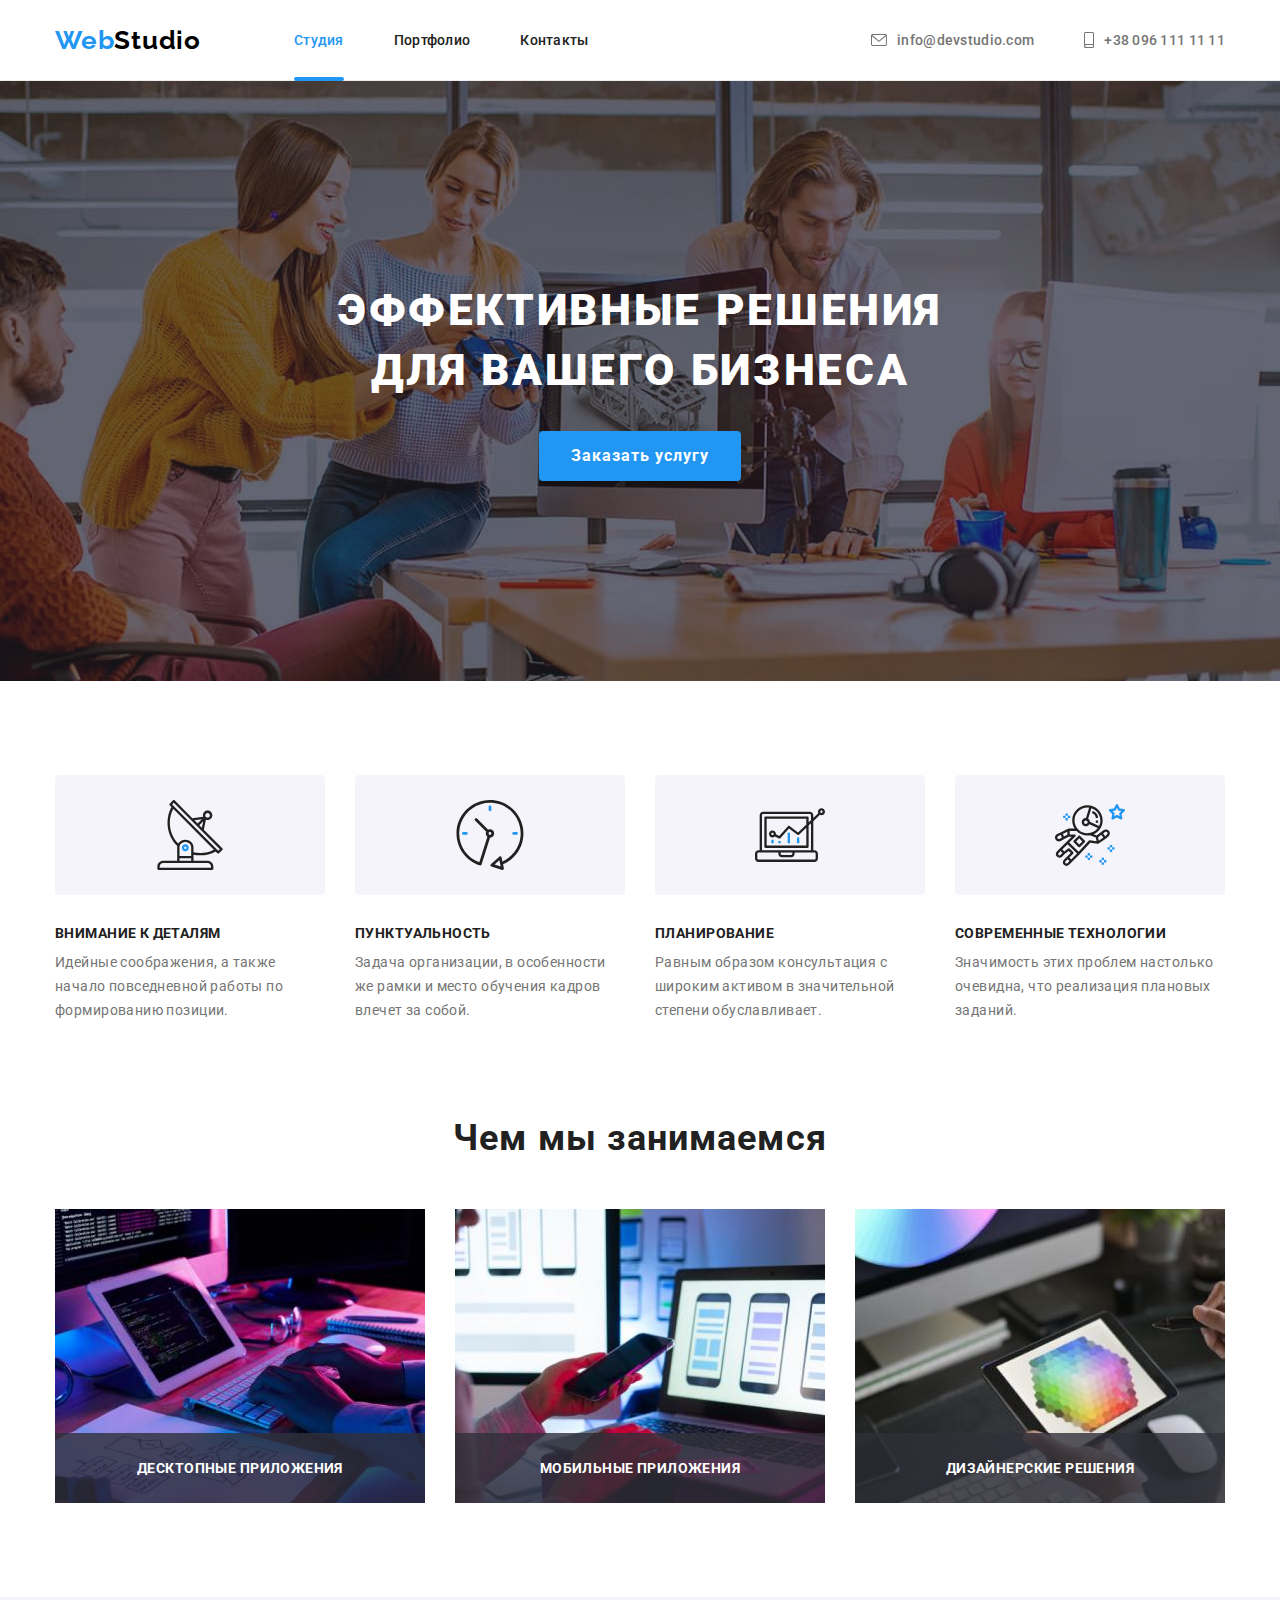
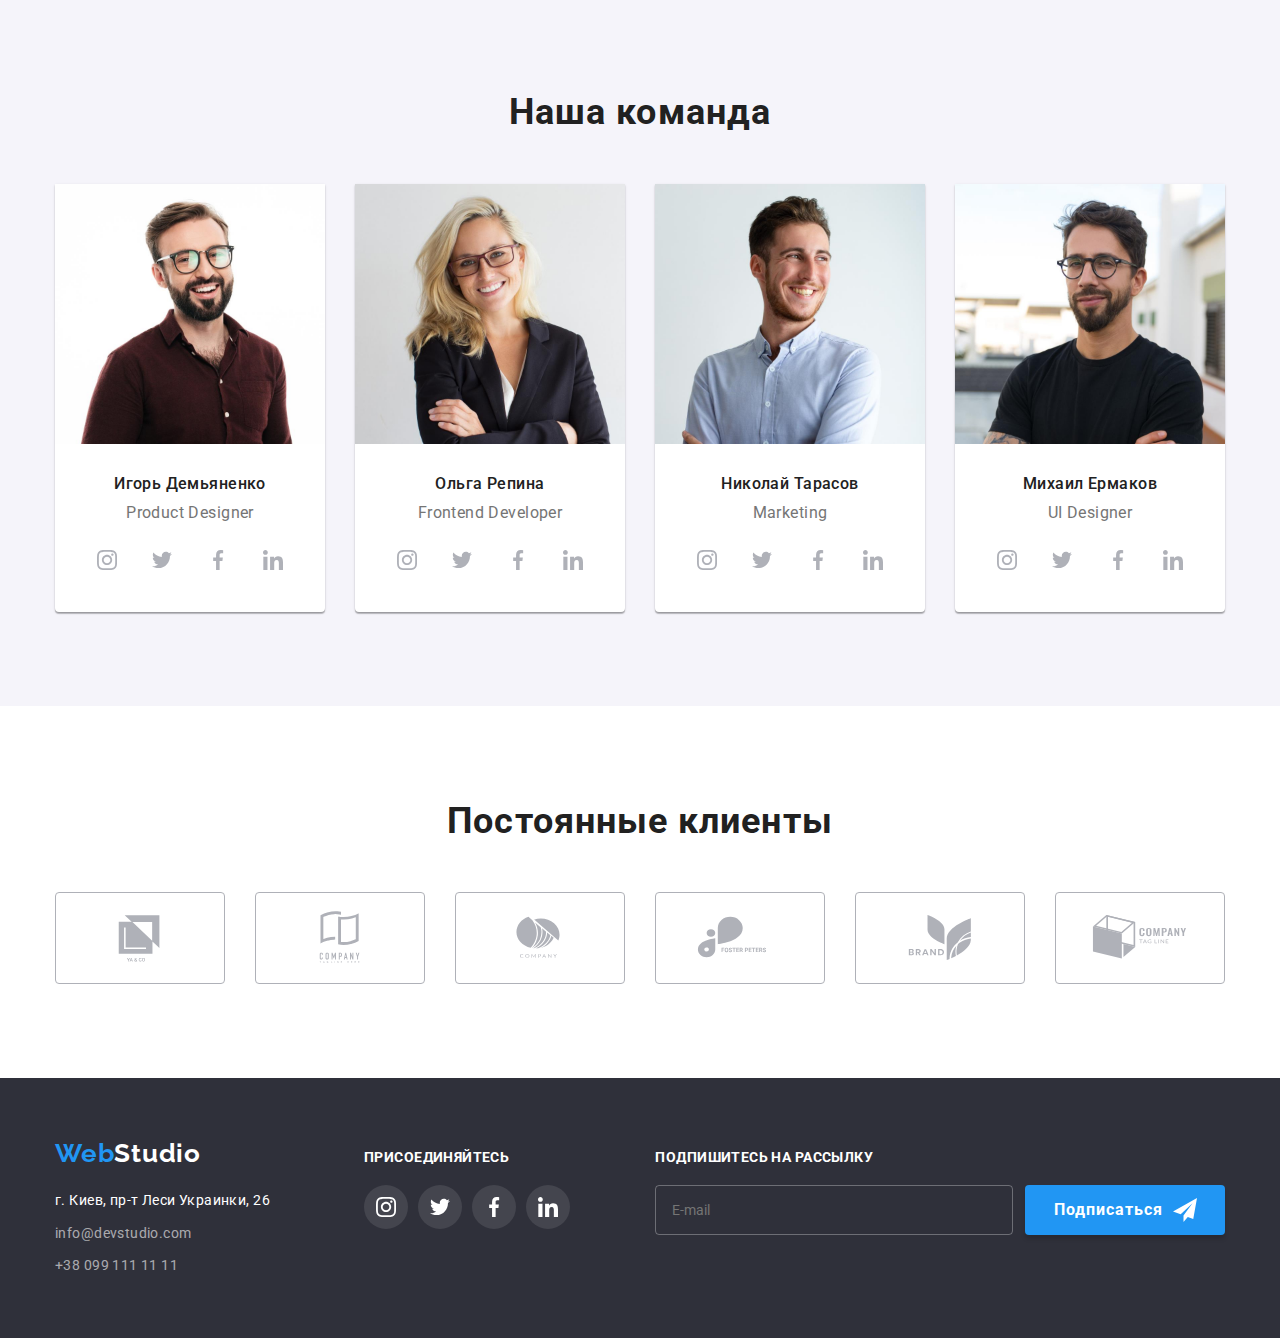
==== index.html @ 0b5e2f40 "Add files" ====
<!DOCTYPE html>
<html lang="ru">
    <head>
    <meta charset="UTF-8">
    <meta http-equiv="X-UA-Compatible" content="IE=edge">
    <meta name="viewport" content="width=device-width, initial-scale=1.0">
    <title>Document</title>
    <link rel="shortcut icon" href="favicon.ico" type="image/x-icon">
    <link rel="preconnect" href="https://fonts.gstatic.com">
    <link href="https://fonts.googleapis.com/css2?family=Raleway:wght@700&family=Roboto:wght@400;500;700;900&display=swap"
        rel="stylesheet">
    <link rel="stylesheet" href="https://cdnjs.cloudflare.com/ajax/libs/modern-normalize/1.0.0/modern-normalize.min.css">
    <link rel="stylesheet" href="./css/styles.css">
    </head>
    <body> 
        <!-- HEADER -->
        <header class="header">
            <div class="container main-nav">
                <a lang="en" href="./index.html" class="logo">Web<span class="logo-part-header">Studio</span></a>
                <nav class="nav-part">
                    <ul class="site-nav list">
                        <li class="item"><a href="./index.html" class="link current">Студия</a></li>
                        <li class="item"><a href="./portfolio.html" class="link">Портфолио</a></li>
                        <li class="item"><a href="" class="link">Контакты</a></li>                                             
                    </ul>
                </nav>
                <ul class="contacts list">
                    <li class="item"><a href="mailto:info@devstudio.com" class="header-contact link"><svg class="nav-icon envelope-icon" width="16" height="12">
                        <use href="./images/icons.svg#icon-envelope"></use>
                    </svg>info@devstudio.com</a></li>
                    <li class="item"><a href="tel:+380961111111" class="header-contact link"><svg class="nav-icon smartphone-icon" width="10" height="16">
                        <use href="./images/icons.svg#icon-smartphone"></use>
                    </svg>+38 096 111 11 11</a></li>
                </ul>
            </div>
        </header>
        <!-- ‡ HEADER -->
    <main>
        <!-- HERO -->
        <section class="hero">
            <div class="container">
                <h1 class="hero-title">Эффективные решения для вашего бизнеса</h1>
                <button type="button" class="button-hero" data-modal-open>Заказать услугу</button>
            </div>
            <div class="backdrop is-hidden" data-modal>
                <div class="modal">
                    <button class="hero-modal-close" data-modal-close>
                        <svg class="close-icon" width="11" height="11">
                            <use href="./images/icons.svg#icon-close"></use>
                        </svg></button>
                        <form class="form call-back" name="call-back" autocomplete="on">
                            <div role="group">
                                    <b class="form-title">Оставьте свои данные, мы вам перезвоним</b>
                                    <div class="form-field">
                                        <label for="name" class="form-label">Имя</label>
                                        <input class="form-input" type="text" name="name" id="name" required>
                                        <svg class="form-field-icon" width="18" height="18">
                                            <use href="./images/icons.svg#icon-person-black" ></use>
                                        </svg>
                                    </div>
                                    <div class="form-field">
                                        <label for="phone" class="form-label">Телефон</label>
                                        <input class="form-input" type="tel" name="phone" id="phone" required>
                                        <svg class="form-field-icon" width="18" height="18">
                                            <use href="./images/icons.svg#icon-phone-black"></use>
                                        </svg>
                                    </div>
                                    <div class="form-field">
                                        <label for="mail" class="form-label">Почта</label>
                                        <input class="form-input" type="email" name="mail" id="mail" required>
                                        <svg class="form-field-icon" width="18" height="18">
                                            <use href="./images/icons.svg#icon-email-black"></use>
                                        </svg>
                                    </div>
                                    <div class="form-field">
                                        <label for="comment" class="form-label">Комментарий</label>
                                        <textarea class="textarea" name="comment" placeholder="Введите текст" id="comment"></textarea>
                                    </div>
                                    <label class="form-checkbox">
                                        <input type="checkbox" class="checkbox" name="conditions" value="conditions" required>
                                            <svg class="form-checkbox-icon" width="18" height="18">
                                                <use href="./images/icons.svg#icon-check"></use>
                                            </svg>
                                        Соглашаюсь с рассылкой и принимаю&#160;
                                        <a class="form-link" href="#">Условия договора</a> 
                                    </label>
                                    <button class="send-button" type="submit">Отправить</button>
                            </div>
                        </form>
                </div>
            </div>
        </section>
        <!-- ‡ HERO -->
        <!-- FEATURES -->
        <section class="section">
           <div class="container">
                <h2 class="section-title visually-hidden">Особенности</h2>
                <ul class="feature list">
                    <li class="item">
                        <div class="feature-icon">
                            <svg class="icon" width="70" height="70">
                                <use href="./images/icons.svg#icon-antenna"></use>
                            </svg>
                        </div>
                        <h3 class="title">Внимание к деталям</h3>
                        <p class="description">Идейные соображения, а также начало повседневной работы по формированию позиции.</p>
                    </li>
                    <li class="item">
                        <div class="feature-icon">
                            <svg class="icon" width="70" height="70">
                                <use href="./images/icons.svg#icon-clock"></use>
                            </svg>
                        </div>
                        <h3 class="title">Пунктуальность</h3>
                        <p class="description">Задача организации, в особенности же рамки и место обучения кадров влечет за собой.</p>
                    </li>
                    <li class="item">
                        <div class="feature-icon">
                            <svg class="icon" width="70" height="70">
                                <use href="./images/icons.svg#icon-diagram"></use>
                            </svg>
                        </div>
                        <h3 class="title">Планирование</h3>
                        <p class="description">Равным образом консультация с широким активом в значительной степени обуславливает.</p>
                    </li>
                    <li class="item">
                        <div class="feature-icon">
                            <svg class="icon" width="70" height="70">
                                <use href="./images/icons.svg#icon-astronaut"></use>
                            </svg>
                        </div>
                        <h3 class="title">Современные технологии</h3>
                        <p class="description">Значимость этих проблем настолько очевидна, что реализация плановых заданий.</p>
                    </li>
                </ul>
           </div>
        </section>
        <!-- ‡ FEATURES -->
        <!-- EXAMPLE OF WORK -->
        <section class="section examples">
           <div class="container">
                <h2 class="section-title">Чем мы занимаемся</h2>
                <ul class="example list">
                    <li class="item"><img src="./images/box-1.jpg" alt="coding" width="370" height="294">
                    <p class="example-description">Десктопные приложения</p></li>
                    <li class="item"><img src="./images/box-2.jpg" alt="mobile optimization" width="370" height="294">
                    <p class="example-description">Мобильные приложения</p></li>
                    <li class="item"><img src="./images/box-3.jpg" alt="design" width="370" height="294">
                    <p class="example-description">Дизайнерские решения</p></li>
                </ul>
           </div>
        </section>
        <!-- ‡ EXAMPLE OF WORK -->
        <!-- TEAM -->
        <section class="section team">
            <div class="container">
                <h2 class="section-title">Наша команда</h2>
                <ul class="our-team list">
                    <li class="item">
                        <img class="img" src="./images/img-team-member-1.jpg" alt="brown-haired man with glasses" width="270" height="260">
                        <div class="team-info">
                            <h3 class="title">Игорь Демьяненко</h3>
                            <p lang="en" class="profession">Product Designer</p>
                            <ul class="team-social-links list">
                                <li class="social-link">
                                    <a class="icon-team-item link" href="">
                                        <svg class="social-icon" width="20" height="20">
                                            <use href="./images/icons.svg#icon-instagram"></use>
                                        </svg>
                                    </a>
                                </li>
                                <li class="social-link">
                                    <a class="icon-team-item link" href="">
                                        <svg class="social-icon" width="20" height="20">
                                            <use href="./images/icons.svg#icon-twitter"></use>
                                        </svg>
                                    </a>
                                </li>
                                <li class="social-link">
                                    <a class="icon-team-item link" href="">
                                        <svg class="social-icon" width="20" height="20">
                                            <use href="./images/icons.svg#icon-facebook"></use>
                                        </svg>
                                    </a>
                                </li>
                                <li class="social-link">
                                    <a class="icon-team-item link" href="">
                                        <svg class="social-icon" width="20" height="20">
                                            <use href="./images/icons.svg#icon-linkedin"></use>
                                        </svg>
                                    </a>
                                </li>
                            </ul>
                        </div>
                    </li>
                    <li class="item">
                        <img class="img" src="./images/img-team-member-2.jpg" alt="blonde woman with glasses" width="270" height="260">
                        <div class="team-info">
                            <h3 class="title">Ольга Репина</h3>
                            <p lang="en" class="profession">Frontend Developer</p>
                            <ul class="team-social-links list">
                                <li class="social-link">
                                    <a class="icon-team-item link" href="">
                                        <svg class="social-icon" width="20" height="20">
                                            <use href="./images/icons.svg#icon-instagram"></use>
                                        </svg>
                                    </a>
                                </li>
                                <li class="social-link">
                                    <a class="icon-team-item link" href="">
                                        <svg class="social-icon" width="20" height="20">
                                            <use href="./images/icons.svg#icon-twitter"></use>
                                        </svg>
                                    </a>
                                </li>
                                <li class="social-link">
                                    <a class="icon-team-item link" href="">
                                        <svg class="social-icon" width="20" height="20">
                                            <use href="./images/icons.svg#icon-facebook"></use>
                                        </svg>
                                    </a>
                                </li>
                                <li class="social-link">
                                    <a class="icon-team-item link" href="">
                                        <svg class="social-icon" width="20" height="20">
                                            <use href="./images/icons.svg#icon-linkedin"></use>
                                        </svg>
                                    </a>
                                </li>
                            </ul>
                        </div>
                    </li>
                    <li class="item">
                        <img class="img" src="./images/img-team-member-3.jpg" alt="brunette man" width="270" height="260">
                       <div class="team-info">
                            <h3 class="title">Николай Тарасов</h3>
                            <p lang="en" class="profession">Marketing</p>
                            <ul class="team-social-links list">
                                <li class="social-link">
                                    <a class="icon-team-item link" href="">
                                        <svg class="social-icon" width="20" height="20">
                                            <use href="./images/icons.svg#icon-instagram"></use>
                                        </svg>
                                    </a>
                                </li>
                                <li class="social-link">
                                    <a class="icon-team-item link" href="">
                                        <svg class="social-icon" width="20" height="20">
                                            <use href="./images/icons.svg#icon-twitter"></use>
                                        </svg>
                                    </a>
                                </li>
                                <li class="social-link">
                                    <a class="icon-team-item link" href="">
                                        <svg class="social-icon" width="20" height="20">
                                            <use href="./images/icons.svg#icon-facebook"></use>
                                        </svg>
                                    </a>
                                </li>
                                <li class="social-link">
                                    <a class="icon-team-item link" href="">
                                        <svg class="social-icon" width="20" height="20">
                                            <use href="./images/icons.svg#icon-linkedin"></use>
                                        </svg>
                                    </a>
                                </li>
                            </ul>
                       </div>
                    </li>
                    <li class="item">
                        <img class="img" src="./images/img-team-member-4.jpg" alt="brunette man with glasses" width="270" height="260">
                        <div class="team-info">
                            <h3 class="title">Михаил Ермаков</h3>
                            <p lang="en" class="profession">UI Designer</p>
                            <ul class="team-social-links list">
                                <li class="social-link">
                                    <a class="icon-team-item link" href="">
                                        <svg class="social-icon" width="20" height="20">
                                            <use href="./images/icons.svg#icon-instagram"></use>
                                        </svg>
                                    </a>
                                </li>
                                <li class="social-link">
                                    <a class="icon-team-item link" href="">
                                        <svg class="social-icon" width="20" height="20">
                                            <use href="./images/icons.svg#icon-twitter"></use>
                                        </svg>
                                    </a>
                                </li>
                                <li class="social-link">
                                    <a class="icon-team-item link" href="">
                                        <svg class="social-icon" width="20" height="20">
                                            <use href="./images/icons.svg#icon-facebook"></use>
                                        </svg>
                                    </a>
                                </li>
                                <li class="social-link">
                                    <a class="icon-team-item link" href="">
                                        <svg class="social-icon" width="20" height="20">
                                            <use href="./images/icons.svg#icon-linkedin"></use>
                                        </svg>
                                    </a>
                                </li>
                            </ul>
                        </div>
                    </li>
                </ul>
            </div>
        </section>
        <!-- ‡ TEAM -->
        <!-- REGULAR CLIENTS -->
        <section class="section">
            <div class="container">
                <h2 class="section-title">Постоянные клиенты</h2>
                <ul class="client-list list">
                    <li class="client-item">
                        <a class="client-link" href="">
                            <svg class="client-icon" width="106" height="60">
                                <use href="./images/icons.svg#icon-client1"></use>
                            </svg>
                        </a>
                    </li>
                    <li class="client-item">
                        <a class="client-link" href="">
                            <svg class="client-icon" width="106" height="60">
                                <use href="./images/icons.svg#icon-client2"></use>
                            </svg>
                        </a>
                    </li>
                    <li class="client-item">
                        <a class="client-link" href="">
                            <svg class="client-icon" width="106" height="60">
                                <use href="./images/icons.svg#icon-client3"></use>
                            </svg>
                        </a>
                    </li>
                    <li class="client-item">
                        <a class="client-link" href="">
                            <svg class="client-icon" width="106" height="60">
                                <use href="./images/icons.svg#icon-client4"></use>
                            </svg>
                        </a>
                    </li>
                    <li class="client-item">
                        <a class="client-link" href="">
                            <svg class="client-icon" width="106" height="60">
                                <use href="./images/icons.svg#icon-client5"></use>
                            </svg>
                        </a>
                    </li>
                    <li class="client-item">
                        <a class="client-link" href="">
                            <svg class="client-icon" width="106" height="60">
                                <use href="./images/icons.svg#icon-client6"></use>
                            </svg>
                        </a>
                    </li>
                </ul>
            </div>
        </section>
        <!-- ‡ REGULAR CLIENTS -->
    </main>
        <!-- FOOTER -->
        <footer class="footer">
           <div class="container footer-elements">
                <div class="footer-contact">
                    <a lang="en" href="./index.html" class="logo">Web<span class="logo-part-footer">Studio</span></a>
                    <address class="address">г. Киев, пр-т Леси Украинки, 26</address>
                    <ul class="contacts lower list">
                        <li class="item"><a href="mailto:info@devstudio.com" class="link-footer">info@devstudio.com</a></li>
                        <li class="item"><a href="tel:+380991111111" class="link-footer">+38 099 111 11 11</a></li>
                    </ul>
                </div>
                <div class="footer-social-contact">
                    <b class="welcome-text">присоединяйтесь</b>
                    <ul class="icon-footer-list list">
                        <li class="icon-footer-item">
                            <a class="icon-footer-link link" href="">
                                <svg class="social-footer-icon" width="20" height="20">
                                    <use href="./images/icons.svg#icon-instagram"></use>
                                </svg>
                            </a>
                        </li>
                        <li class="icon-footer-item">
                            <a class="icon-footer-link link" href="">
                                <svg class="social-footer-icon" width="20" height="20">
                                    <use href="./images/icons.svg#icon-twitter"></use>
                                </svg>
                            </a>
                        </li>
                        <li class="icon-footer-item">
                            <a class="icon-footer-link link" href="">
                                <svg class="social-footer-icon" width="20" height="20">
                                    <use href="./images/icons.svg#icon-facebook"></use>
                                </svg>
                            </a>
                        </li>
                        <li class="icon-footer-item">
                            <a class="icon-footer-link link" href="">
                                <svg class="social-footer-icon" width="20" height="20">
                                    <use href="./images/icons.svg#icon-linkedin"></use>
                                </svg>
                            </a>
                        </li>
                    </ul>
                </div>
                <div class="footer-form">
                    <b class="welcome-text">Подпишитесь на рассылку</b>
                    <form name="subscribe">
                        <div class="form-data">
                            <input type="email" name="email" placeholder="E-mail" required class="subscribe-field">
                            <button class="subscribe-button" type="submit">Подписаться
                                <svg class="subscribe-icon" width="24" height="24">
                                    <use href="./images/icons.svg#icon-send"></use>
                                </svg>
                            </button>
                        </div>                        
                    </form>
                </div>
           </div>
        </footer>
        <script src="./js/modal.js"></script>
        <!-- ‡ FOOTER -->
    </body>
</html>
---- css/styles.css ----
/* -- VARIABLES -- */
:root {
  --accent-color: #2196f3;
  --card-set-gap: 30px;
  --timing-func: cubic-bezier(0.4, 0, 0.2, 1);
  /* -- VARIABLES  BORDER -- */
  --border-bottom-color: #ececec;
  --icons-border-color: #afb1b8;
  --portfolio-description-border: #eeeeee;
  /* -- ‡ VARIABLES  BORDER -- */
  /* -- VARIABLES  SHADOW -- */
  --shadow-team-card: 0px 1px 3px rgba(0, 0, 0, 0.12),
    0px 1px 1px rgba(0, 0, 0, 0.14), 0px 2px 1px rgba(0, 0, 0, 0.2);
  --shadow-button-accent: 0px 3px 1px rgba(0, 0, 0, 0.1),
    0px 1px 2px rgba(0, 0, 0, 0.08), 0px 2px 2px rgba(0, 0, 0, 0.12);
  --shadow-button: rgba(0, 0, 0, 0.15);
  --shadow-portfolio-item: 0px 1px 1px rgba(0, 0, 0, 0.12),
    0px 4px 4px rgba(0, 0, 0, 0.06), 1px 4px 6px rgba(0, 0, 0, 0.16);
  /* -- ‡ VARIABLES  SHADOW -- */
  /* -- VARIABLES BACKGROUND COLOR -- */
  --primary-background-color: #ffffff;
  --secondary-background-color: #2f303a;
  --third-background-color: #f5f4fa;
  --button-accent-background-color: #188ce8;
  --icons-bacground-footer: rgba(255, 255, 255, 0.1);
  /* -- ‡ VARIABLES BACKGROUND COLOR -- */
  /* -- VARIABLES TEXT COLOR -- */
  --primary-text-color: #757575;
  --title-text-color: #212121;
  --secondary-text-color: #ffffff;
  --contacts-footer-text-color: rgba(255, 255, 255, 0.6);
  --logo-part-header-color: #000000;
  --placeholder-text-color: rgba(117, 117, 117, 0.5);
  /* -- ‡ VARIABLES TEXT COLOR -- */
}
/* -- ‡ VARIABLES -- */
/* -- TEST BORDERS -- */
/* 
h1,
h2,
h3,
p {
  outline: 1px solid yellow;
  background-color: grey;
}
a,
button {
  outline: 1px solid aquamarine;
  background-color: grey;
}
ul {
  outline: 1px solid green;
  background-color: grey;
}
li {
  outline: 1px solid greenyellow;
  background-color: grey;
}
div,
span {
  outline: 1px solid red;
  background-color: grey;
} */
/* -- ‡ TEST BORDERS -- */
/* -- GLOBAL -- */
body {
  background-color: var(--primary-background-color);
  color: var(--primary-text-color);
  font-family: Roboto, sans-serif;
  font-size: 14px;
  line-height: 1.71;
  letter-spacing: 0.03em;
}
h1,
h2,
h3,
h4,
h5,
h6,
p,
button,
ul,
ol,
li {
  margin-top: 0;
  margin-bottom: 0;
}
ul {
  padding-left: 0;
}
a,
b {
  display: block;
}
img {
  display: block;
  max-width: 100%;
  height: auto;
}
svg {
  display: block;
}
.list {
  list-style: none;
}
.link,
.link-footer {
  color: inherit;

  text-decoration: none;
}
.container {
  width: 1200px;
  padding: 0 15px;
  margin: 0 auto;
}
.section {
  padding: 94px 0;
}
.section-title {
  margin-bottom: 50px;

  color: var(--title-text-color);

  font-size: 36px;
  line-height: 1.17;
  letter-spacing: 0.03em;
  text-align: center;
}
.visually-hidden,
.checkbox {
  position: absolute;
  width: 1px;
  height: 1px;
  margin: -1px;
  border: 0;
  padding: 0;

  white-space: nowrap;
  clip-path: inset(100%);
  clip: rect(0 0 0 0);
  overflow: hidden;
}
.icon-team-item,
.icon-footer-link {
  display: flex;
  justify-content: center;
  align-items: center;
  flex-wrap: wrap;
  width: 44px;
  height: 44px;
  border-radius: 50% 50%;
}
/* -- BUTTONS -- */
.button-hero {
  padding: 10px 32px;

  background-color: var(--accent-color);
  color: var(--secondary-text-color);
  border-radius: 4px;
  border: none;

  font-weight: 700;
  font-size: 16px;
  line-height: 1.88;
  letter-spacing: 0.06em;

  box-shadow: 0px 4px 4px var(--shadow-button);
  cursor: pointer;

  transition: background-color 250ms var(--timing-func);
}
.button-hero:hover,
.button-hero:focus {
  background-color: var(--button-accent-background-color);
}
.buttons {
  display: flex;
  justify-content: center;
  flex-wrap: wrap;

  margin-bottom: 50px;
}
.button {
  padding: 6px 22px;

  background-color: var(--third-background-color);
  color: var(--title-text-color);
  border-radius: 4px;
  border: none;

  font-weight: 500;
  font-size: 16px;
  line-height: 1.62;
  cursor: pointer;

  transition: color 250ms var(--timing-func),
    background-color 250ms var(--timing-func),
    box-shadow 250ms var(--timing-func);
}
.button:hover,
.button:focus {
  color: var(--secondary-text-color);
  background-color: var(--accent-color);
  box-shadow: var(--shadow-button-accent);
}
.buttons .item + .item {
  margin-left: 8px;
}
/* -- ‡ BUTTONS -- */
/* -- FORMS -- */
/* -- FORM MODAL -- */
.form {
  margin-left: auto;
  margin-right: auto;
  padding: 40px;
}
.form-title {
  margin-top: 0;
  margin-bottom: 12px;

  color: var(--title-text-color);

  font-weight: 700;
  font-size: 20px;
  line-height: 23px;
  letter-spacing: 0.03em;
}
.form-label {
  margin-bottom: 4px;

  text-align: left;
  font-weight: normal;
  font-size: 12px;
  line-height: 1.167;
  letter-spacing: 0.01em;
}
.form-input {
  margin: 0;
  padding: 11px 12px 11px 42px;
  border: 1px solid rgba(33, 33, 33, 0.2);
  border-radius: 4px;

  transition: border-color 250ms var(--timing-func);
}
.form-input:focus,
.textarea:focus {
  outline: none;
  border-color: var(--accent-color);
}
.form-field-icon {
  position: absolute;
  top: 50%;
  left: 15px;
  display: inline-block;

  fill: var(--title-text-color);

  transition: fill 250ms var(--timing-func);
}
.form-input:focus + .form-field-icon {
  fill: var(--accent-color);
}
.form-field {
  position: relative;

  display: flex;
  flex-direction: column;

  margin-bottom: 10px;
}
.form-field ::placeholder {
  font-weight: 400;
  font-size: 12px;
  line-height: 1.167;
  letter-spacing: 0.01em;

  color: var(--placeholder-text-color);
}
.textarea {
  padding: 12px 16px;
  height: 120px;
  resize: none;
  border: 1px solid rgba(33, 33, 33, 0.2);
  box-sizing: border-box;
  border-radius: 4px;
}
.form-checkbox {
  padding-right: 12px;
  display: flex;
  margin-top: 20px;
  margin-bottom: 30px;
  align-items: center;
}
.form-checkbox-icon {
  width: 16px;
  height: 15px;
  margin-right: 7px;
  border: 2px solid var(--title-text-color);
  border-radius: 2px;

  /* transition: border 250ms var(--timing-func),
    background-color 250ms var(--timing-func); */
}
.form-link {
  display: inline;
  color: var(--accent-color);
}
.checkbox:checked + .form-checkbox-icon {
  border: 1px solid transparent;
  background-color: var(--accent-color);
}
.send-button {
  display: inline-flex;
  align-items: center;
  padding: 10px 55px 10px 56px;

  box-shadow: 0px 4px 4px var(--shadow-button);
  background-color: var(--accent-color);
  color: var(--secondary-text-color);
  border-radius: 4px;
  border: none;

  font-weight: 700;
  font-size: 16px;
  line-height: 1.875;
  letter-spacing: 0.06em;

  cursor: pointer;

  transition: background-color 250ms var(--timing-func);
}
.send-button:hover,
.send-button:focus {
  background-color: var(--button-accent-background-color);
}
/* -- ‡ FORM MODAL -- */
/* -- FORM FOOTER -- */
.form-data {
  display: flex;
  flex-direction: row;
}
.subscribe-field {
  width: 358px;
  margin: 0 12px 0 0;
  padding: 15px 16px;

  background: none;
  border: 1px solid rgba(255, 255, 255, 0.3);
  border-radius: 4px;
}
.subscribe-button {
  display: inline-flex;
  align-items: center;
  padding: 10px 28px 10px 29px;

  box-shadow: 0px 4px 4px var(--shadow-button);
  background-color: var(--accent-color);
  color: var(--secondary-text-color);
  border-radius: 4px;
  border: none;

  font-weight: 700;
  font-size: 16px;
  line-height: 1.875;
  letter-spacing: 0.06em;

  cursor: pointer;

  transition: background-color 250ms var(--timing-func);
}
.subscribe-button:hover,
.subscribe-button:focus {
  background-color: var(--button-accent-background-color);
}
.subscribe-icon {
  fill: currentColor;
  margin-left: 10px;
}
/* -- ‡ FORM FOOTER -- */
/* -- ‡ FORMS -- */
/* -- ‡ GLOBAL -- */

/* -- SITE LOGO -- */
.logo {
  margin-right: 93px;

  color: var(--accent-color);

  font-family: Raleway, sans-serif;
  font-weight: 700;
  font-size: 26px;
  line-height: 1.19;
  letter-spacing: 0.03em;
  text-decoration: none;
}
.logo-part-header {
  color: var(--logo-part-header-color);
}
.logo-part-footer {
  color: var(--secondary-text-color);
}
/* -- ‡ SITE LOGO -- */
/* -- HEADER -- */
.header {
  border-bottom: 1px solid var(--border-bottom-color);
}
/* -- NAVIGATION -- */
.main-nav {
  display: flex;
  align-items: center;
  flex-wrap: wrap;

  line-height: 1.17;
}
.site-nav {
  display: flex;
  align-items: center;
  flex-wrap: wrap;
}
.site-nav .item:not(:last-child),
.contacts .item:not(:last-child) {
  margin-right: 50px;
}
.site-nav .link {
  padding-top: 32px;
  padding-bottom: 32px;

  color: var(--title-text-color);

  font-weight: 500;
  letter-spacing: 0.02em;

  transition: color 250ms var(--timing-func);
}
.site-nav .link:hover,
.site-nav .link:focus {
  color: var(--accent-color);
}
.site-nav .link.current {
  position: relative;

  color: var(--accent-color);
}
.link.current:after {
  content: '';
  position: absolute;
  width: 100%;
  height: 4px;
  left: 0;
  bottom: -1px;

  background: var(--accent-color);
  border-radius: 2px;
}
/* -- ‡ NAVIGATION -- */

/* -- CONTACTS -- */
.main-nav .contacts {
  display: flex;
  align-items: center;
  flex-wrap: wrap;

  margin-left: auto;
}
.header-contact {
  display: flex;
  align-items: center;
  flex-wrap: wrap;
}
.nav-icon {
  margin-right: 10px;

  fill: currentColor;

  transition: fill 250ms var(--timing-func);
}
.nav-icon:hover,
.nav-icon:focus {
  fill: var(--accent-color);
}
.contacts .link {
  padding-top: 32px;
  padding-bottom: 32px;

  font-weight: 500;
  letter-spacing: 0.02em;

  transition: color 250ms var(--timing-func);
}
.contacts .link:hover,
.contacts .link:focus {
  color: var(--accent-color);
}
/* -- ‡ CONTACTS -- */
/* -- ‡ HEADER -- */
/* -- HERO -- */
.hero {
  max-width: 1600px;
  padding-top: 200px;
  padding-bottom: 200px;
  margin-left: auto;
  margin-right: auto;

  background-position: center;
  background-size: cover;
  background-repeat: no-repeat;
  background-color: var(--secondary-background-color);
  background-image: linear-gradient(
      to right,
      rgba(47, 48, 58, 0.4),
      rgba(47, 48, 58, 0.4)
    ),
    url('../images/background.jpg');

  text-align: center;
}
.hero-title {
  width: 696px;
  margin-right: auto;
  margin-bottom: var(--card-set-gap);
  margin-left: auto;

  color: var(--secondary-text-color);

  font-weight: 900;
  font-size: 44px;
  line-height: 1.36;
  letter-spacing: 0.06em;
  text-transform: uppercase;
}
/* -- HERO MODAL WINDOW -- */
.is-hidden {
  visibility: hidden;
  opacity: 0;
  pointer-events: none;
}
.backdrop {
  position: fixed;
  top: 0;
  left: 0;
  width: 100%;
  height: 100%;
  z-index: 100;

  background-color: rgba(0, 0, 0, 0.2);

  transition: opacity 250ms var(--timing-func),
    visibility 250ms var(--timing-func);
}
.modal {
  display: block;
  position: relative;
  width: 528px;
  /* height: 581px; */
  left: 50%;
  top: 50%;
  transform: translate(-50%, -50%);

  background: var(--primary-background-color);
  box-shadow: 0px 1px 3px rgba(0, 0, 0, 0.12), 0px 1px 1px rgba(0, 0, 0, 0.14),
    0px 2px 1px rgba(0, 0, 0, 0.2);
  border-radius: 4px;
}
.hero-modal-close {
  position: absolute;
  top: 8px;
  right: 8px;
  width: var(--card-set-gap);
  height: var(--card-set-gap);

  background: var(--primary-background-color);
  border: 1px solid rgba(0, 0, 0, 0.1);
  border-radius: 50%;

  cursor: pointer;

  transition: fill 250ms var(--timing-func);
}
.hero-modal-close:hover,
.hero-modal-close:hover {
  fill: var(--accent-color);
}
.close-icon {
  position: absolute;
  top: 50%;
  left: 50%;
  transform: translate(-50%, -50%);
}
/* -- ‡ HERO MODAL WINDOW -- */
/* -- ‡ HERO -- */
/* -- FEATURES -- */
.feature.list {
  display: flex;
  flex-wrap: wrap;

  margin-top: calc(-1 * var(--card-set-gap));
  margin-left: calc(-1 * var(--card-set-gap));
}
.feature .item {
  flex-basis: calc(100% / 4 - var(--card-set-gap));

  margin-top: var(--card-set-gap);
  margin-left: var(--card-set-gap);
}
.feature-icon {
  width: 270px;
  padding: 25px 100px;
  margin-bottom: var(--card-set-gap);

  background: var(--third-background-color);
  border-radius: 4px;
}
.feature .title {
  margin-bottom: 10px;

  color: var(--title-text-color);

  font-size: 14px;
  line-height: 1.17;
  text-transform: uppercase;
}
/* -- ‡ FEATURES -- */
/* -- EXAMPLES OF WORKS -- */
.examples {
  padding-top: 0;
  padding-bottom: 0;
}
.example.list {
  display: flex;
  flex-wrap: wrap;

  margin-top: calc(-1 * var(--card-set-gap));
  margin-left: calc(-1 * var(--card-set-gap));
}
.example .item {
  position: relative;
  flex-basis: calc(100% / 3 - var(--card-set-gap));

  margin-top: var(--card-set-gap);
  margin-bottom: 94px;
  margin-left: var(--card-set-gap);
}
.example-description {
  position: absolute;
  bottom: 0;

  width: 100%;

  padding: 27px 82px;
  margin: 0;

  background-color: rgba(47, 48, 58, 0.8);
  color: var(--secondary-text-color);

  font-weight: 700;
  font-size: 14px;
  line-height: 1.15;
  letter-spacing: 0.03em;
  text-align: center;
  text-transform: uppercase;
}
/* -- ‡ EXAMPLES OF WORKS -- */
/* -- TEAM -- */
.team {
  background-color: var(--third-background-color);
}
.our-team {
  display: flex;
  flex-wrap: wrap;

  margin-top: calc(-1 * var(--card-set-gap));
  margin-left: calc(-1 * var(--card-set-gap));
}
.our-team .item {
  flex-basis: calc(100% / 4 - var(--card-set-gap));
  overflow: hidden;

  margin-top: var(--card-set-gap);
  margin-left: var(--card-set-gap);

  background-color: var(--primary-background-color);
  box-shadow: var(--shadow-team-card);
  border-radius: 0px 0px 4px 4px;
}
.team-info {
  padding: var(--card-set-gap);

  text-align: center;
}
.our-team .title {
  margin-top: 0;
  margin-bottom: 10px;

  color: var(--title-text-color);

  font-weight: 500;
  font-size: 16px;
  line-height: 1.19;
  text-align: center;
}
.our-team .profession {
  margin-bottom: 16px;

  font-size: 16px;
  line-height: 1.19;
  text-align: center;
}
.team-social-links {
  display: flex;
  justify-content: space-between;
  flex-wrap: wrap;
}
.icon-team-item {
  background-color: var(--primary-background-color);
  fill: var(--icons-border-color);

  transition: background-color 250ms var(--timing-func),
    fill 250ms var(--timing-func);
}
.icon-team-item:hover,
.icon-team-item:focus {
  background-color: var(--accent-color);
  fill: var(--primary-background-color);
}
/* -- ‡ TEAM -- */
/* -- REGULAR CLIENTS -- */
.client-list {
  display: flex;
  justify-content: center;
  flex-wrap: wrap;

  margin-left: calc(-1 * var(--card-set-gap));
  margin-top: calc(-1 * var(--card-set-gap));
}
.client-item {
  display: flex;
  justify-content: center;
  flex-basis: calc(100% / 6 - var(--card-set-gap));
  height: 92px;

  margin-left: var(--card-set-gap);
  margin-top: var(--card-set-gap);
}
.client-link {
  display: flex;
  justify-content: center;
  align-items: center;
  width: 100%;
  height: 100%;

  fill: var(--icons-border-color);
  border: 1px solid var(--icons-border-color);
  border-radius: 4px;

  transition: border-color 250ms var(--timing-func),
    fill 250ms var(--timing-func);
}
.client-link:hover,
.client-link:focus {
  fill: var(--accent-color);
  border-color: var(--accent-color);
}
/* -- ‡ REGULAR CLIENTS -- */
/* -- PORTFOLIO -- */
.portfolio .title {
  margin-top: 0;
  margin-bottom: 4px;

  color: var(--title-text-color);

  font-size: 18px;
  line-height: 2;
  letter-spacing: 0.06em;
}
.portfolio {
  display: flex;
  flex-wrap: wrap;

  margin-top: calc(-1 * var(--card-set-gap));
  margin-left: calc(-1 * var(--card-set-gap));
}
.portfolio.list .item {
  flex-basis: calc(100% / 3 - var(--card-set-gap));
  overflow: hidden;

  margin-top: var(--card-set-gap);
  margin-left: var(--card-set-gap);

  transition: box-shadow 250ms var(--timing-func);
}
.portfolio .item:hover,
.portfolio .item:focus {
  box-shadow: var(--shadow-portfolio-item);
}
.portfolio-card {
  position: relative;
  overflow: hidden;
}
.portfolio-about {
  position: absolute;
  top: 0;
  left: 0;
  width: 100%;
  height: 100%;
  overflow: auto;
  transform: translatey(100%);

  padding: 63px 24px;

  background-color: rgba(33, 150, 243, 0.9);
  color: var(--secondary-text-color);

  font-size: 18px;
  line-height: 1.56;
  letter-spacing: 0.03em;

  transition: transform 250ms var(--timing-func);
}
.portfolio .link:hover .portfolio-about,
.portfolio .link:focus .portfolio-about {
  transform: translatey(0);
}
.portfolio .description {
  padding: 20px 24px;

  border: 1px solid var(--portfolio-description-border);
  border-top: none;
}
.portfolio .work-type {
  font-size: 16px;
  line-height: 1.87;
}
/* -- ‡ PORTFOLIO -- */
/* -- FOOTER -- */
.footer {
  padding-top: 60px;
  padding-bottom: 60px;

  background-color: var(--secondary-background-color);
}
.footer-elements {
  display: flex;
  align-items: baseline;
  flex-wrap: wrap;
}
.footer-contact {
  margin-right: 70px;
}
.footer .logo {
  margin-bottom: 20px;
}
.footer .address {
  margin-bottom: 9px;

  color: var(--secondary-text-color);

  font-style: normal;
}
.contacts.lower > .item:first-child {
  margin-right: 0;
  margin-bottom: 9px;
}
.contacts.lower > .item:last-child {
  margin-left: 0;
}
.contacts .link-footer {
  color: var(--contacts-footer-text-color);

  transition: color 250ms var(--timing-func);
}
.contacts .link-footer:hover,
.contacts .link-footer:focus {
  color: var(--accent-color);
}
.footer-social-contact {
  margin-right: auto;
}
.welcome-text {
  margin-bottom: 20px;

  color: var(--secondary-text-color);

  font-weight: 700;
  font-size: 14px;
  line-height: 16px;
  letter-spacing: 0.03em;
  text-transform: uppercase;
}
.icon-footer-list {
  display: flex;
  flex-wrap: wrap;
}
.icon-footer-item:not(:last-child) {
  margin-right: 10px;
}
.icon-footer-link {
  background-color: var(--icons-bacground-footer);

  transition: background-color 250ms var(--timing-func);
}
.icon-footer-link:hover,
.icon-footer-link:focus {
  background-color: var(--accent-color);
}
.social-footer-icon {
  fill: var(--primary-background-color);
}
/* -- ‡ FOOTER -- */
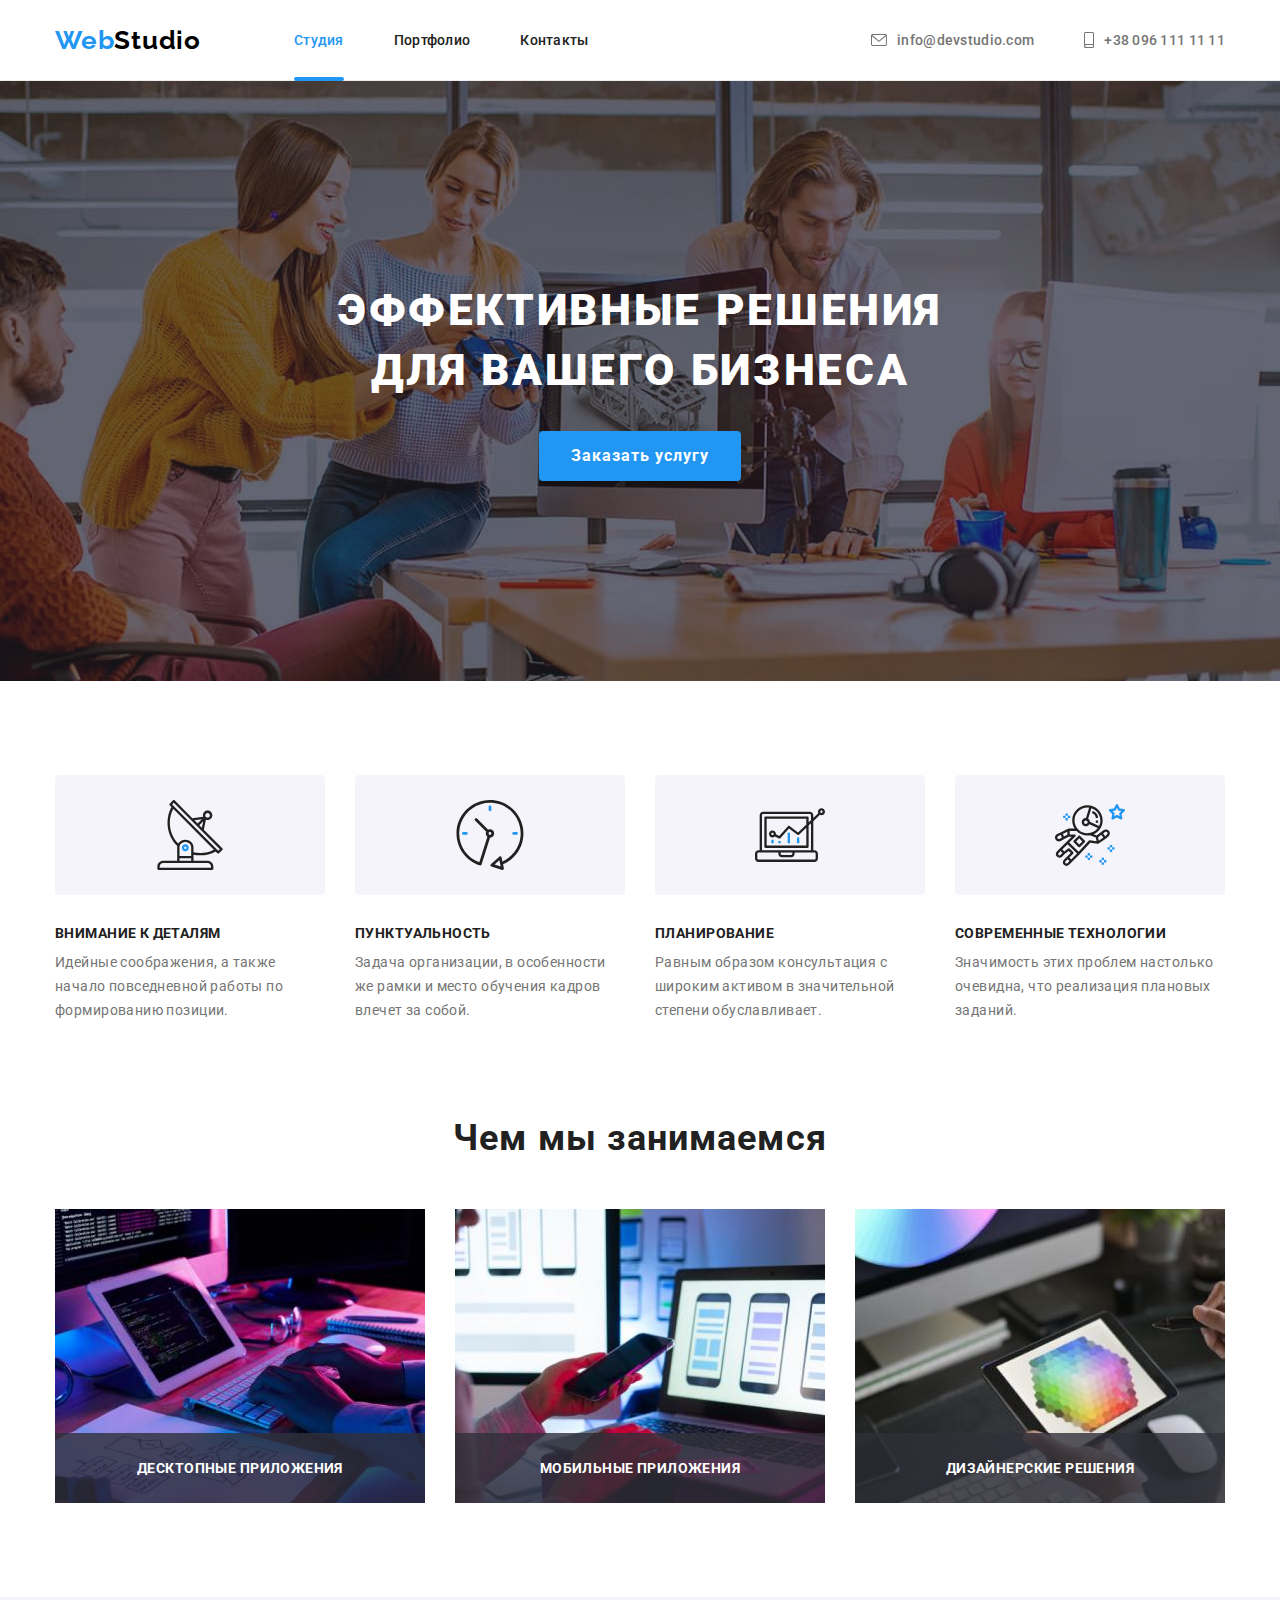
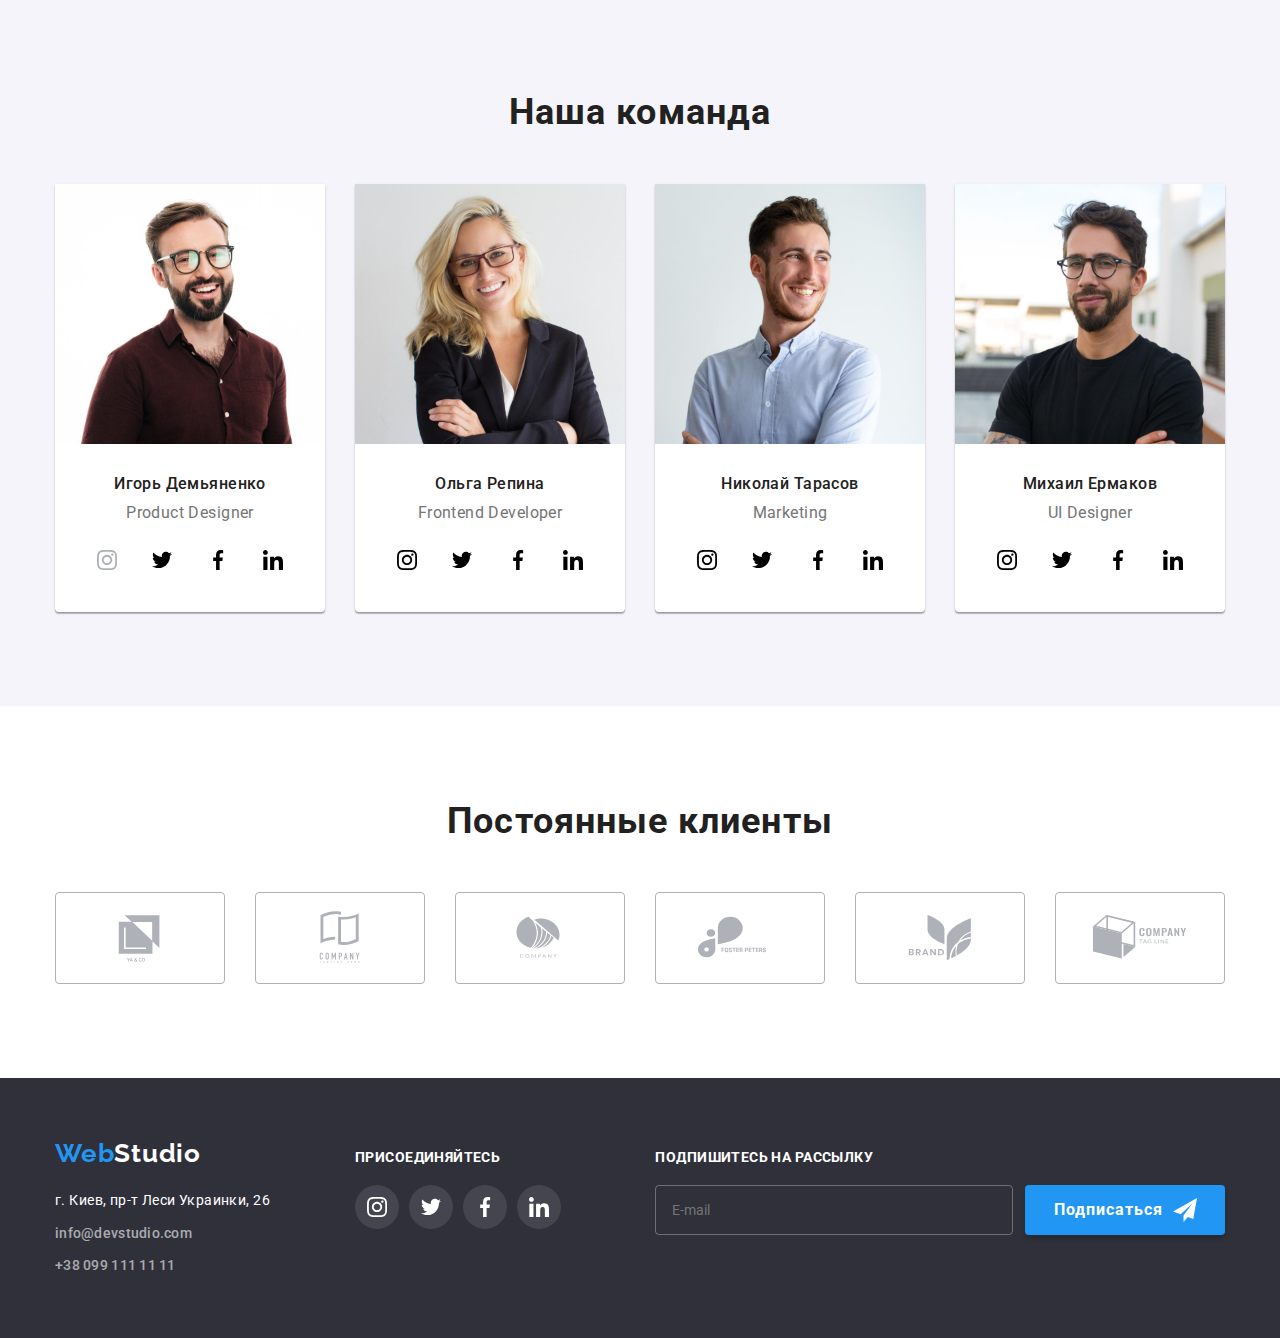
==== commit de8b5c01: "Edit name styles using BEM methodology" ====
--- a/index.html
+++ b/index.html
@@ -14,21 +14,21 @@
     </head>
     <body> 
         <!-- HEADER -->
-        <header class="header">
-            <div class="container main-nav">
-                <a lang="en" href="./index.html" class="logo">Web<span class="logo-part-header">Studio</span></a>
-                <nav class="nav-part">
-                    <ul class="site-nav list">
-                        <li class="item"><a href="./index.html" class="link current">Студия</a></li>
-                        <li class="item"><a href="./portfolio.html" class="link">Портфолио</a></li>
-                        <li class="item"><a href="" class="link">Контакты</a></li>                                             
+        <header class="page-header">
+            <div class="container page-header__container">
+                <a lang="en" href="./index.html" class="logo page-header__logo">Web<span class="logo__label">Studio</span></a>
+                <nav class="site-nav">
+                    <ul class="site-nav__list list">
+                        <li class="site-nav__item"><a href="./index.html" class="link site-nav__link site-nav__link--current">Студия</a></li>
+                        <li class="site-nav__item"><a href="./portfolio.html" class="link site-nav__link">Портфолио</a></li>
+                        <li class="site-nav__item"><a href="" class="link site-nav__link">Контакты</a></li>                                             
                     </ul>
                 </nav>
-                <ul class="contacts list">
-                    <li class="item"><a href="mailto:info@devstudio.com" class="header-contact link"><svg class="nav-icon envelope-icon" width="16" height="12">
+                <ul class="contacts page-header__contacts list">
+                    <li class="contacts__item"><a href="mailto:info@devstudio.com" class="contacts__link contacts__link--height link"><svg class="contacts__icon" width="16" height="12">
                         <use href="./images/icons.svg#icon-envelope"></use>
                     </svg>info@devstudio.com</a></li>
-                    <li class="item"><a href="tel:+380961111111" class="header-contact link"><svg class="nav-icon smartphone-icon" width="10" height="16">
+                    <li class="contacts__item"><a href="tel:+380961111111" class="contacts__link contacts__link--height link"><svg class="contacts__icon" width="10" height="16">
                         <use href="./images/icons.svg#icon-smartphone"></use>
                     </svg>+38 096 111 11 11</a></li>
                 </ul>
@@ -41,53 +41,6 @@
             <div class="container">
                 <h1 class="hero-title">Эффективные решения для вашего бизнеса</h1>
                 <button type="button" class="button-hero" data-modal-open>Заказать услугу</button>
-            </div>
-            <div class="backdrop is-hidden" data-modal>
-                <div class="modal">
-                    <button class="hero-modal-close" data-modal-close>
-                        <svg class="close-icon" width="11" height="11">
-                            <use href="./images/icons.svg#icon-close"></use>
-                        </svg></button>
-                        <form class="form call-back" name="call-back" autocomplete="on">
-                            <div role="group">
-                                    <b class="form-title">Оставьте свои данные, мы вам перезвоним</b>
-                                    <div class="form-field">
-                                        <label for="name" class="form-label">Имя</label>
-                                        <input class="form-input" type="text" name="name" id="name" required>
-                                        <svg class="form-field-icon" width="18" height="18">
-                                            <use href="./images/icons.svg#icon-person-black" ></use>
-                                        </svg>
-                                    </div>
-                                    <div class="form-field">
-                                        <label for="phone" class="form-label">Телефон</label>
-                                        <input class="form-input" type="tel" name="phone" id="phone" required>
-                                        <svg class="form-field-icon" width="18" height="18">
-                                            <use href="./images/icons.svg#icon-phone-black"></use>
-                                        </svg>
-                                    </div>
-                                    <div class="form-field">
-                                        <label for="mail" class="form-label">Почта</label>
-                                        <input class="form-input" type="email" name="mail" id="mail" required>
-                                        <svg class="form-field-icon" width="18" height="18">
-                                            <use href="./images/icons.svg#icon-email-black"></use>
-                                        </svg>
-                                    </div>
-                                    <div class="form-field">
-                                        <label for="comment" class="form-label">Комментарий</label>
-                                        <textarea class="textarea" name="comment" placeholder="Введите текст" id="comment"></textarea>
-                                    </div>
-                                    <label class="form-checkbox">
-                                        <input type="checkbox" class="checkbox" name="conditions" value="conditions" required>
-                                            <svg class="form-checkbox-icon" width="18" height="18">
-                                                <use href="./images/icons.svg#icon-check"></use>
-                                            </svg>
-                                        Соглашаюсь с рассылкой и принимаю&#160;
-                                        <a class="form-link" href="#">Условия договора</a> 
-                                    </label>
-                                    <button class="send-button" type="submit">Отправить</button>
-                            </div>
-                        </form>
-                </div>
             </div>
         </section>
         <!-- ‡ HERO -->
@@ -161,29 +114,29 @@
                         <div class="team-info">
                             <h3 class="title">Игорь Демьяненко</h3>
                             <p lang="en" class="profession">Product Designer</p>
-                            <ul class="team-social-links list">
-                                <li class="social-link">
-                                    <a class="icon-team-item link" href="">
-                                        <svg class="social-icon" width="20" height="20">
+                            <ul class="social-contacts list">
+                                <li class="social-contacts__item">
+                                    <a class="social-contacts__link link" href="">
+                                        <svg class="social-contacts__icon social-contacts__icon--grey" width="20" height="20">
                                             <use href="./images/icons.svg#icon-instagram"></use>
                                         </svg>
                                     </a>
                                 </li>
-                                <li class="social-link">
+                                <li class="social-contacts__item">
                                     <a class="icon-team-item link" href="">
                                         <svg class="social-icon" width="20" height="20">
                                             <use href="./images/icons.svg#icon-twitter"></use>
                                         </svg>
                                     </a>
                                 </li>
-                                <li class="social-link">
+                                <li class="social-contacts__item">
                                     <a class="icon-team-item link" href="">
                                         <svg class="social-icon" width="20" height="20">
                                             <use href="./images/icons.svg#icon-facebook"></use>
                                         </svg>
                                     </a>
                                 </li>
-                                <li class="social-link">
+                                <li class="social-contacts__item">
                                     <a class="icon-team-item link" href="">
                                         <svg class="social-icon" width="20" height="20">
                                             <use href="./images/icons.svg#icon-linkedin"></use>
@@ -198,29 +151,29 @@
                         <div class="team-info">
                             <h3 class="title">Ольга Репина</h3>
                             <p lang="en" class="profession">Frontend Developer</p>
-                            <ul class="team-social-links list">
-                                <li class="social-link">
+                            <ul class="social-contacts list">
+                                <li class="social-contacts__item">
                                     <a class="icon-team-item link" href="">
                                         <svg class="social-icon" width="20" height="20">
                                             <use href="./images/icons.svg#icon-instagram"></use>
                                         </svg>
                                     </a>
                                 </li>
-                                <li class="social-link">
+                                <li class="social-contacts__item">
                                     <a class="icon-team-item link" href="">
                                         <svg class="social-icon" width="20" height="20">
                                             <use href="./images/icons.svg#icon-twitter"></use>
                                         </svg>
                                     </a>
                                 </li>
-                                <li class="social-link">
+                                <li class="social-contacts__item">
                                     <a class="icon-team-item link" href="">
                                         <svg class="social-icon" width="20" height="20">
                                             <use href="./images/icons.svg#icon-facebook"></use>
                                         </svg>
                                     </a>
                                 </li>
-                                <li class="social-link">
+                                <li class="social-contacts__item">
                                     <a class="icon-team-item link" href="">
                                         <svg class="social-icon" width="20" height="20">
                                             <use href="./images/icons.svg#icon-linkedin"></use>
@@ -235,29 +188,29 @@
                        <div class="team-info">
                             <h3 class="title">Николай Тарасов</h3>
                             <p lang="en" class="profession">Marketing</p>
-                            <ul class="team-social-links list">
-                                <li class="social-link">
+                            <ul class="social-contacts list">
+                                <li class="social-contacts__item">
                                     <a class="icon-team-item link" href="">
                                         <svg class="social-icon" width="20" height="20">
                                             <use href="./images/icons.svg#icon-instagram"></use>
                                         </svg>
                                     </a>
                                 </li>
-                                <li class="social-link">
+                                <li class="social-contacts__item">
                                     <a class="icon-team-item link" href="">
                                         <svg class="social-icon" width="20" height="20">
                                             <use href="./images/icons.svg#icon-twitter"></use>
                                         </svg>
                                     </a>
                                 </li>
-                                <li class="social-link">
+                                <li class="social-contacts__item">
                                     <a class="icon-team-item link" href="">
                                         <svg class="social-icon" width="20" height="20">
                                             <use href="./images/icons.svg#icon-facebook"></use>
                                         </svg>
                                     </a>
                                 </li>
-                                <li class="social-link">
+                                <li class="social-contacts__item">
                                     <a class="icon-team-item link" href="">
                                         <svg class="social-icon" width="20" height="20">
                                             <use href="./images/icons.svg#icon-linkedin"></use>
@@ -272,29 +225,29 @@
                         <div class="team-info">
                             <h3 class="title">Михаил Ермаков</h3>
                             <p lang="en" class="profession">UI Designer</p>
-                            <ul class="team-social-links list">
-                                <li class="social-link">
+                            <ul class="social-contacts list">
+                                <li class="social-contacts__item">
                                     <a class="icon-team-item link" href="">
                                         <svg class="social-icon" width="20" height="20">
                                             <use href="./images/icons.svg#icon-instagram"></use>
                                         </svg>
                                     </a>
                                 </li>
-                                <li class="social-link">
+                                <li class="social-contacts__item">
                                     <a class="icon-team-item link" href="">
                                         <svg class="social-icon" width="20" height="20">
                                             <use href="./images/icons.svg#icon-twitter"></use>
                                         </svg>
                                     </a>
                                 </li>
-                                <li class="social-link">
+                                <li class="social-contacts__item">
                                     <a class="icon-team-item link" href="">
                                         <svg class="social-icon" width="20" height="20">
                                             <use href="./images/icons.svg#icon-facebook"></use>
                                         </svg>
                                     </a>
                                 </li>
-                                <li class="social-link">
+                                <li class="social-contacts__item">
                                     <a class="icon-team-item link" href="">
                                         <svg class="social-icon" width="20" height="20">
                                             <use href="./images/icons.svg#icon-linkedin"></use>
@@ -361,56 +314,56 @@
         <!-- ‡ REGULAR CLIENTS -->
     </main>
         <!-- FOOTER -->
-        <footer class="footer">
-           <div class="container footer-elements">
-                <div class="footer-contact">
-                    <a lang="en" href="./index.html" class="logo">Web<span class="logo-part-footer">Studio</span></a>
+        <footer class="page-footer">
+           <div class="container page-footer__container">
+                <div class="page-footer__contacts">
+                    <a lang="en" href="./index.html" class="logo">Web<span class="logo__label--inverse">Studio</span></a>
                     <address class="address">г. Киев, пр-т Леси Украинки, 26</address>
-                    <ul class="contacts lower list">
-                        <li class="item"><a href="mailto:info@devstudio.com" class="link-footer">info@devstudio.com</a></li>
-                        <li class="item"><a href="tel:+380991111111" class="link-footer">+38 099 111 11 11</a></li>
+                    <ul class="contacts__list list">
+                        <li class="contacts__item contacts__item--position"><a href="mailto:info@devstudio.com" class="contacts__link contacts__link--grey link">info@devstudio.com</a></li>
+                        <li class="contacts__item contacts__item--position"><a href="tel:+380991111111" class="contacts__link contacts__link--grey link">+38 099 111 11 11</a></li>
                     </ul>
                 </div>
-                <div class="footer-social-contact">
-                    <b class="welcome-text">присоединяйтесь</b>
-                    <ul class="icon-footer-list list">
-                        <li class="icon-footer-item">
-                            <a class="icon-footer-link link" href="">
-                                <svg class="social-footer-icon" width="20" height="20">
+                <div class="page-footer__social-contacts">
+                    <b class="page-footer__welcome-text">присоединяйтесь</b>
+                    <ul class="social-contacts list">
+                        <li class="social-contacts__item social-contacts__item--position">
+                            <a class="social-contacts__link link" href="">
+                                <svg class="social-contacts__icon" width="20" height="20">
                                     <use href="./images/icons.svg#icon-instagram"></use>
                                 </svg>
                             </a>
                         </li>
-                        <li class="icon-footer-item">
-                            <a class="icon-footer-link link" href="">
-                                <svg class="social-footer-icon" width="20" height="20">
+                        <li class="social-contacts__item social-contacts__item--position">
+                            <a class="social-contacts__link link" href="">
+                                <svg class="social-contacts__icon" width="20" height="20">
                                     <use href="./images/icons.svg#icon-twitter"></use>
                                 </svg>
                             </a>
                         </li>
-                        <li class="icon-footer-item">
-                            <a class="icon-footer-link link" href="">
-                                <svg class="social-footer-icon" width="20" height="20">
+                        <li class="social-contacts__item social-contacts__item--position">
+                            <a class="social-contacts__link link" href="">
+                                <svg class="social-contacts__icon" width="20" height="20">
                                     <use href="./images/icons.svg#icon-facebook"></use>
                                 </svg>
                             </a>
                         </li>
-                        <li class="icon-footer-item">
-                            <a class="icon-footer-link link" href="">
-                                <svg class="social-footer-icon" width="20" height="20">
+                        <li class="social-contacts__item social-contacts__item--position">
+                            <a class="social-contacts__link link" href="">
+                                <svg class="social-contacts__icon" width="20" height="20">
                                     <use href="./images/icons.svg#icon-linkedin"></use>
                                 </svg>
                             </a>
                         </li>
                     </ul>
                 </div>
-                <div class="footer-form">
-                    <b class="welcome-text">Подпишитесь на рассылку</b>
+                <div class="page-footer__form">
+                    <b class="page-footer__welcome-text">Подпишитесь на рассылку</b>
                     <form name="subscribe">
-                        <div class="form-data">
-                            <input type="email" name="email" placeholder="E-mail" required class="subscribe-field">
-                            <button class="subscribe-button" type="submit">Подписаться
-                                <svg class="subscribe-icon" width="24" height="24">
+                        <div class="subscribe__data">
+                            <input type="email" name="email" placeholder="E-mail" required class="subscribe__field">
+                            <button class="subscribe__button" type="submit">Подписаться
+                                <svg class="subscribe__icon" width="24" height="24">
                                     <use href="./images/icons.svg#icon-send"></use>
                                 </svg>
                             </button>
@@ -419,7 +372,56 @@
                 </div>
            </div>
         </footer>
+        <!-- ‡ FOOTER -->
+        <!-- MODAL WINDOW -->
+        <div class="backdrop is-hidden" data-modal>
+            <div class="modal">
+                <button class="hero-modal-close" data-modal-close>
+                    <svg class="close-icon" width="11" height="11">
+                        <use href="./images/icons.svg#icon-close"></use>
+                    </svg></button>
+                <form class="form call-back" name="call-back" autocomplete="on">
+                    <div role="group">
+                        <b class="form-title">Оставьте свои данные, мы вам перезвоним</b>
+                        <div class="form-field">
+                            <label for="name" class="form-label">Имя</label>
+                            <input class="form-input" type="text" name="name" id="name" required>
+                            <svg class="form-field-icon" width="18" height="18">
+                                <use href="./images/icons.svg#icon-person-black"></use>
+                            </svg>
+                        </div>
+                        <div class="form-field">
+                            <label for="phone" class="form-label">Телефон</label>
+                            <input class="form-input" type="tel" name="phone" id="phone" required>
+                            <svg class="form-field-icon" width="18" height="18">
+                                <use href="./images/icons.svg#icon-phone-black"></use>
+                            </svg>
+                        </div>
+                        <div class="form-field">
+                            <label for="mail" class="form-label">Почта</label>
+                            <input class="form-input" type="email" name="mail" id="mail" required>
+                            <svg class="form-field-icon" width="18" height="18">
+                                <use href="./images/icons.svg#icon-email-black"></use>
+                            </svg>
+                        </div>
+                        <div class="form-field">
+                            <label for="comment" class="form-label">Комментарий</label>
+                            <textarea class="textarea" name="comment" placeholder="Введите текст" id="comment"></textarea>
+                        </div>
+                        <label class="form-checkbox">
+                            <input type="checkbox" class="checkbox" name="conditions" value="conditions" required>
+                            <svg class="form-checkbox-icon" width="18" height="18">
+                                <use href="./images/icons.svg#icon-check"></use>
+                            </svg>
+                            Соглашаюсь с рассылкой и принимаю&#160;
+                            <a class="form-link" href="#">Условия договора</a>
+                        </label>
+                        <button class="send-button" type="submit">Отправить</button>
+                    </div>
+                </form>
+            </div>
+        </div>
+        <!-- † MODAL WINDOW -->
         <script src="./js/modal.js"></script>
-        <!-- ‡ FOOTER -->
     </body>
 </html>--- a/css/styles.css
+++ b/css/styles.css
@@ -142,7 +142,7 @@
   overflow: hidden;
 }
 .icon-team-item,
-.icon-footer-link {
+.social-contacts__link {
   display: flex;
   justify-content: center;
   align-items: center;
@@ -336,11 +336,11 @@
 }
 /* -- ‡ FORM MODAL -- */
 /* -- FORM FOOTER -- */
-.form-data {
+.subscribe__data {
   display: flex;
   flex-direction: row;
 }
-.subscribe-field {
+.subscribe__field {
   width: 358px;
   margin: 0 12px 0 0;
   padding: 15px 16px;
@@ -348,8 +348,10 @@
   background: none;
   border: 1px solid rgba(255, 255, 255, 0.3);
   border-radius: 4px;
-}
-.subscribe-button {
+
+  color: var(--contacts-footer-text-color);
+}
+.subscribe__button {
   display: inline-flex;
   align-items: center;
   padding: 10px 28px 10px 29px;
@@ -369,11 +371,11 @@
 
   transition: background-color 250ms var(--timing-func);
 }
-.subscribe-button:hover,
-.subscribe-button:focus {
+.subscribe__button:hover,
+.subscribe__button:focus {
   background-color: var(--button-accent-background-color);
 }
-.subscribe-icon {
+.subscribe__icon {
   fill: currentColor;
   margin-left: 10px;
 }
@@ -383,8 +385,6 @@
 
 /* -- SITE LOGO -- */
 .logo {
-  margin-right: 93px;
-
   color: var(--accent-color);
 
   font-family: Raleway, sans-serif;
@@ -394,35 +394,38 @@
   letter-spacing: 0.03em;
   text-decoration: none;
 }
-.logo-part-header {
+.logo__label {
   color: var(--logo-part-header-color);
 }
-.logo-part-footer {
+.logo__label--inverse {
   color: var(--secondary-text-color);
+}
+.page-header__logo {
+  margin-right: 93px;
 }
 /* -- ‡ SITE LOGO -- */
 /* -- HEADER -- */
-.header {
+.page-header {
   border-bottom: 1px solid var(--border-bottom-color);
 }
+.page-header__container {
+  display: flex;
+  align-items: center;
+  flex-wrap: wrap;
+
+  line-height: 1.17;
+}
 /* -- NAVIGATION -- */
-.main-nav {
+.site-nav__list {
   display: flex;
   align-items: center;
   flex-wrap: wrap;
-
-  line-height: 1.17;
-}
-.site-nav {
-  display: flex;
-  align-items: center;
-  flex-wrap: wrap;
-}
-.site-nav .item:not(:last-child),
-.contacts .item:not(:last-child) {
+}
+.site-nav__item:not(:last-child),
+.contacts__item:not(:last-child) {
   margin-right: 50px;
 }
-.site-nav .link {
+.site-nav__link {
   padding-top: 32px;
   padding-bottom: 32px;
 
@@ -433,16 +436,16 @@
 
   transition: color 250ms var(--timing-func);
 }
-.site-nav .link:hover,
-.site-nav .link:focus {
+.site-nav__link:hover,
+.site-nav__link:focus {
   color: var(--accent-color);
 }
-.site-nav .link.current {
+.site-nav__link--current {
   position: relative;
 
   color: var(--accent-color);
 }
-.link.current:after {
+.site-nav__link--current:after {
   content: '';
   position: absolute;
   width: 100%;
@@ -454,42 +457,41 @@
   border-radius: 2px;
 }
 /* -- ‡ NAVIGATION -- */
-
 /* -- CONTACTS -- */
-.main-nav .contacts {
+.page-header__contacts {
   display: flex;
   align-items: center;
   flex-wrap: wrap;
 
   margin-left: auto;
 }
-.header-contact {
+.contacts__link {
   display: flex;
   align-items: center;
   flex-wrap: wrap;
-}
-.nav-icon {
-  margin-right: 10px;
-
-  fill: currentColor;
-
-  transition: fill 250ms var(--timing-func);
-}
-.nav-icon:hover,
-.nav-icon:focus {
-  fill: var(--accent-color);
-}
-.contacts .link {
+
+  font-weight: 500;
+  letter-spacing: 0.02em;
+
+  transition: color 250ms var(--timing-func);
+}
+.contacts__link--height {
   padding-top: 32px;
   padding-bottom: 32px;
-
-  font-weight: 500;
-  letter-spacing: 0.02em;
-
-  transition: color 250ms var(--timing-func);
-}
-.contacts .link:hover,
-.contacts .link:focus {
+}
+.contacts__icon {
+  margin-right: 10px;
+
+  fill: currentColor;
+
+  transition: fill 250ms var(--timing-func);
+}
+.contacts__icon:hover,
+.contacts__icon:focus {
+  fill: var(--accent-color);
+}
+.contacts__link:hover,
+.contacts__link:focus {
   color: var(--accent-color);
 }
 /* -- ‡ CONTACTS -- */
@@ -529,7 +531,7 @@
   letter-spacing: 0.06em;
   text-transform: uppercase;
 }
-/* -- HERO MODAL WINDOW -- */
+/* -- MODAL WINDOW -- */
 .is-hidden {
   visibility: hidden;
   opacity: 0;
@@ -549,10 +551,8 @@
     visibility 250ms var(--timing-func);
 }
 .modal {
-  display: block;
   position: relative;
   width: 528px;
-  /* height: 581px; */
   left: 50%;
   top: 50%;
   transform: translate(-50%, -50%);
@@ -587,7 +587,7 @@
   left: 50%;
   transform: translate(-50%, -50%);
 }
-/* -- ‡ HERO MODAL WINDOW -- */
+/* -- ‡ MODAL WINDOW -- */
 /* -- ‡ HERO -- */
 /* -- FEATURES -- */
 .feature.list {
@@ -706,12 +706,8 @@
   line-height: 1.19;
   text-align: center;
 }
-.team-social-links {
-  display: flex;
-  justify-content: space-between;
-  flex-wrap: wrap;
-}
-.icon-team-item {
+
+/* .icon-team-item {
   background-color: var(--primary-background-color);
   fill: var(--icons-border-color);
 
@@ -722,7 +718,7 @@
 .icon-team-item:focus {
   background-color: var(--accent-color);
   fill: var(--primary-background-color);
-}
+} */
 /* -- ‡ TEAM -- */
 /* -- REGULAR CLIENTS -- */
 .client-list {
@@ -833,50 +829,44 @@
 }
 /* -- ‡ PORTFOLIO -- */
 /* -- FOOTER -- */
-.footer {
+.page-footer {
   padding-top: 60px;
   padding-bottom: 60px;
 
   background-color: var(--secondary-background-color);
 }
-.footer-elements {
+.page-footer__container {
   display: flex;
   align-items: baseline;
   flex-wrap: wrap;
 }
-.footer-contact {
-  margin-right: 70px;
-}
-.footer .logo {
+.page-footer__contacts {
+  margin-right: 85px;
+}
+.page-footer .logo {
   margin-bottom: 20px;
 }
-.footer .address {
+.address {
   margin-bottom: 9px;
 
   color: var(--secondary-text-color);
 
   font-style: normal;
 }
-.contacts.lower > .item:first-child {
+.contacts__item--position:first-child {
   margin-right: 0;
   margin-bottom: 9px;
 }
-.contacts.lower > .item:last-child {
+.contacts__item--position:last-child {
   margin-left: 0;
 }
-.contacts .link-footer {
+.contacts__link--grey {
   color: var(--contacts-footer-text-color);
-
-  transition: color 250ms var(--timing-func);
-}
-.contacts .link-footer:hover,
-.contacts .link-footer:focus {
-  color: var(--accent-color);
-}
-.footer-social-contact {
+}
+.page-footer__social-contacts {
   margin-right: auto;
 }
-.welcome-text {
+.page-footer__welcome-text {
   margin-bottom: 20px;
 
   color: var(--secondary-text-color);
@@ -887,23 +877,29 @@
   letter-spacing: 0.03em;
   text-transform: uppercase;
 }
-.icon-footer-list {
-  display: flex;
-  flex-wrap: wrap;
-}
-.icon-footer-item:not(:last-child) {
+.social-contacts {
+  display: flex;
+  justify-content: space-between;
+  flex-wrap: wrap;
+}
+.social-contacts__item--position:not(:last-child) {
   margin-right: 10px;
 }
-.icon-footer-link {
+.social-contacts__link {
   background-color: var(--icons-bacground-footer);
 
-  transition: background-color 250ms var(--timing-func);
-}
-.icon-footer-link:hover,
-.icon-footer-link:focus {
+  transition: background-color 250ms var(--timing-func),
+    fill 250ms var(--timing-func);
+}
+.social-contacts__link:hover,
+.social-contacts__link:focus {
+  fill: var(--primary-background-color);
   background-color: var(--accent-color);
 }
-.social-footer-icon {
+.social-contacts__icon {
   fill: var(--primary-background-color);
 }
+.social-contacts__icon--grey {
+  fill: var(--icons-border-color);
+}
 /* -- ‡ FOOTER -- */
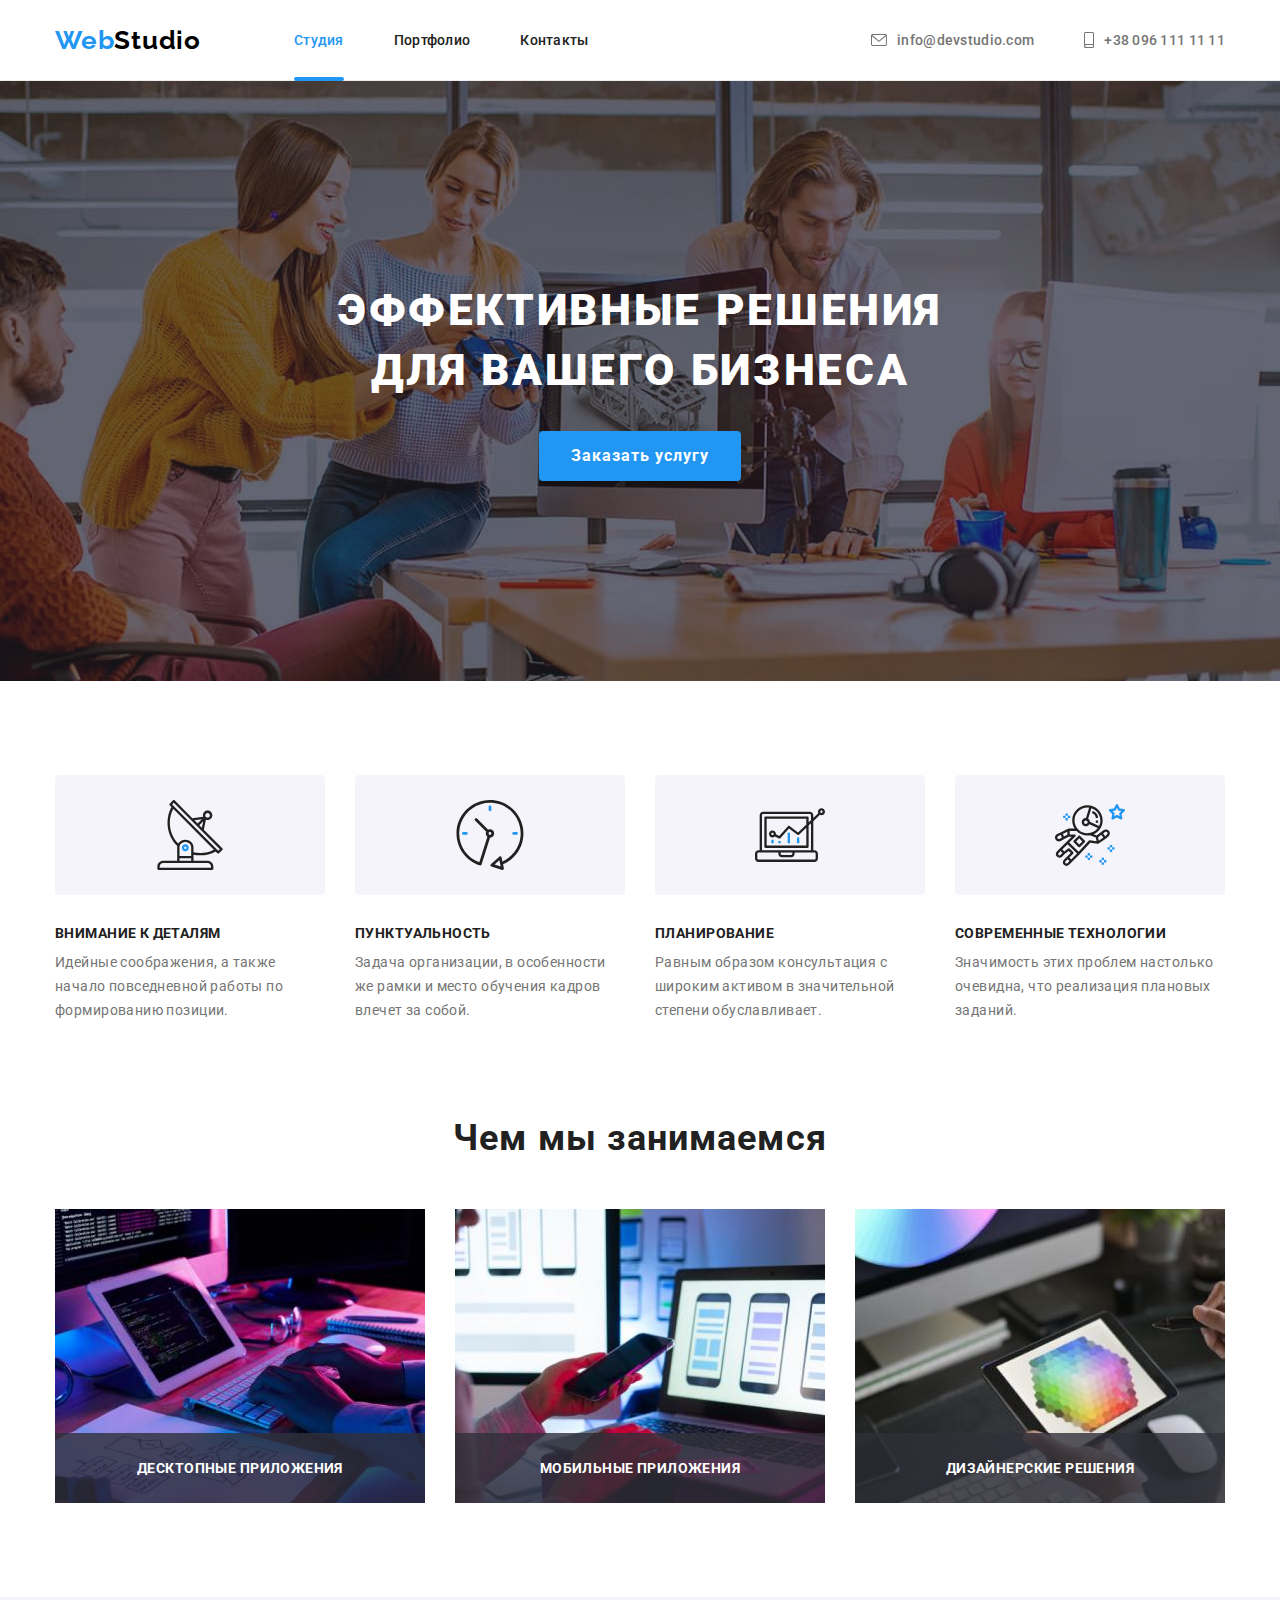
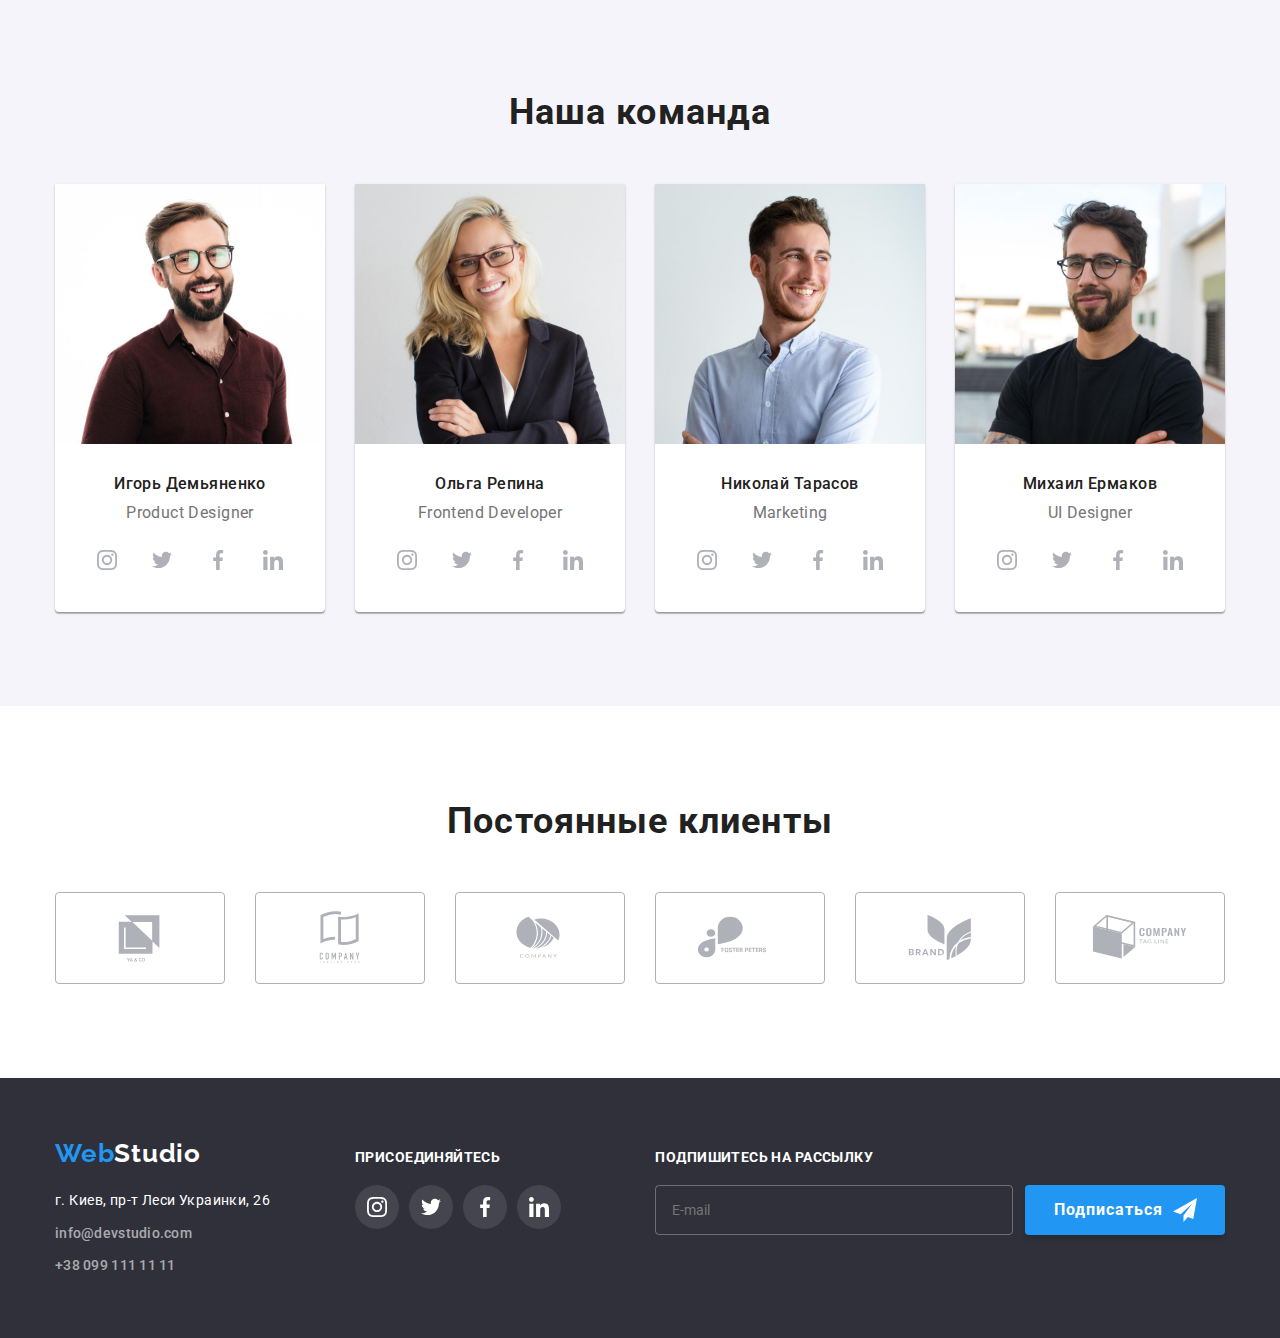
==== commit e3c7f0e2: "Update name styles using BEM methodology" ====
--- a/index.html
+++ b/index.html
@@ -21,7 +21,7 @@
                     <ul class="site-nav__list list">
                         <li class="site-nav__item"><a href="./index.html" class="link site-nav__link site-nav__link--current">Студия</a></li>
                         <li class="site-nav__item"><a href="./portfolio.html" class="link site-nav__link">Портфолио</a></li>
-                        <li class="site-nav__item"><a href="" class="link site-nav__link">Контакты</a></li>                                             
+                        <li class="site-nav__item"><a href="#" class="link site-nav__link">Контакты</a></li>                                             
                     </ul>
                 </nav>
                 <ul class="contacts page-header__contacts list">
@@ -35,290 +35,290 @@
             </div>
         </header>
         <!-- ‡ HEADER -->
-    <main>
-        <!-- HERO -->
-        <section class="hero">
-            <div class="container">
-                <h1 class="hero-title">Эффективные решения для вашего бизнеса</h1>
-                <button type="button" class="button-hero" data-modal-open>Заказать услугу</button>
-            </div>
-        </section>
-        <!-- ‡ HERO -->
-        <!-- FEATURES -->
-        <section class="section">
-           <div class="container">
-                <h2 class="section-title visually-hidden">Особенности</h2>
-                <ul class="feature list">
-                    <li class="item">
-                        <div class="feature-icon">
-                            <svg class="icon" width="70" height="70">
-                                <use href="./images/icons.svg#icon-antenna"></use>
-                            </svg>
-                        </div>
-                        <h3 class="title">Внимание к деталям</h3>
-                        <p class="description">Идейные соображения, а также начало повседневной работы по формированию позиции.</p>
-                    </li>
-                    <li class="item">
-                        <div class="feature-icon">
-                            <svg class="icon" width="70" height="70">
-                                <use href="./images/icons.svg#icon-clock"></use>
-                            </svg>
-                        </div>
-                        <h3 class="title">Пунктуальность</h3>
-                        <p class="description">Задача организации, в особенности же рамки и место обучения кадров влечет за собой.</p>
-                    </li>
-                    <li class="item">
-                        <div class="feature-icon">
-                            <svg class="icon" width="70" height="70">
-                                <use href="./images/icons.svg#icon-diagram"></use>
-                            </svg>
-                        </div>
-                        <h3 class="title">Планирование</h3>
-                        <p class="description">Равным образом консультация с широким активом в значительной степени обуславливает.</p>
-                    </li>
-                    <li class="item">
-                        <div class="feature-icon">
-                            <svg class="icon" width="70" height="70">
-                                <use href="./images/icons.svg#icon-astronaut"></use>
-                            </svg>
-                        </div>
-                        <h3 class="title">Современные технологии</h3>
-                        <p class="description">Значимость этих проблем настолько очевидна, что реализация плановых заданий.</p>
-                    </li>
-                </ul>
-           </div>
-        </section>
-        <!-- ‡ FEATURES -->
-        <!-- EXAMPLE OF WORK -->
-        <section class="section examples">
-           <div class="container">
-                <h2 class="section-title">Чем мы занимаемся</h2>
-                <ul class="example list">
-                    <li class="item"><img src="./images/box-1.jpg" alt="coding" width="370" height="294">
-                    <p class="example-description">Десктопные приложения</p></li>
-                    <li class="item"><img src="./images/box-2.jpg" alt="mobile optimization" width="370" height="294">
-                    <p class="example-description">Мобильные приложения</p></li>
-                    <li class="item"><img src="./images/box-3.jpg" alt="design" width="370" height="294">
-                    <p class="example-description">Дизайнерские решения</p></li>
-                </ul>
-           </div>
-        </section>
-        <!-- ‡ EXAMPLE OF WORK -->
-        <!-- TEAM -->
-        <section class="section team">
-            <div class="container">
-                <h2 class="section-title">Наша команда</h2>
-                <ul class="our-team list">
-                    <li class="item">
-                        <img class="img" src="./images/img-team-member-1.jpg" alt="brown-haired man with glasses" width="270" height="260">
-                        <div class="team-info">
-                            <h3 class="title">Игорь Демьяненко</h3>
-                            <p lang="en" class="profession">Product Designer</p>
-                            <ul class="social-contacts list">
-                                <li class="social-contacts__item">
-                                    <a class="social-contacts__link link" href="">
-                                        <svg class="social-contacts__icon social-contacts__icon--grey" width="20" height="20">
-                                            <use href="./images/icons.svg#icon-instagram"></use>
-                                        </svg>
-                                    </a>
-                                </li>
-                                <li class="social-contacts__item">
-                                    <a class="icon-team-item link" href="">
-                                        <svg class="social-icon" width="20" height="20">
-                                            <use href="./images/icons.svg#icon-twitter"></use>
-                                        </svg>
-                                    </a>
-                                </li>
-                                <li class="social-contacts__item">
-                                    <a class="icon-team-item link" href="">
-                                        <svg class="social-icon" width="20" height="20">
-                                            <use href="./images/icons.svg#icon-facebook"></use>
-                                        </svg>
-                                    </a>
-                                </li>
-                                <li class="social-contacts__item">
-                                    <a class="icon-team-item link" href="">
-                                        <svg class="social-icon" width="20" height="20">
-                                            <use href="./images/icons.svg#icon-linkedin"></use>
-                                        </svg>
-                                    </a>
-                                </li>
-                            </ul>
-                        </div>
-                    </li>
-                    <li class="item">
-                        <img class="img" src="./images/img-team-member-2.jpg" alt="blonde woman with glasses" width="270" height="260">
-                        <div class="team-info">
-                            <h3 class="title">Ольга Репина</h3>
-                            <p lang="en" class="profession">Frontend Developer</p>
-                            <ul class="social-contacts list">
-                                <li class="social-contacts__item">
-                                    <a class="icon-team-item link" href="">
-                                        <svg class="social-icon" width="20" height="20">
-                                            <use href="./images/icons.svg#icon-instagram"></use>
-                                        </svg>
-                                    </a>
-                                </li>
-                                <li class="social-contacts__item">
-                                    <a class="icon-team-item link" href="">
-                                        <svg class="social-icon" width="20" height="20">
-                                            <use href="./images/icons.svg#icon-twitter"></use>
-                                        </svg>
-                                    </a>
-                                </li>
-                                <li class="social-contacts__item">
-                                    <a class="icon-team-item link" href="">
-                                        <svg class="social-icon" width="20" height="20">
-                                            <use href="./images/icons.svg#icon-facebook"></use>
-                                        </svg>
-                                    </a>
-                                </li>
-                                <li class="social-contacts__item">
-                                    <a class="icon-team-item link" href="">
-                                        <svg class="social-icon" width="20" height="20">
-                                            <use href="./images/icons.svg#icon-linkedin"></use>
-                                        </svg>
-                                    </a>
-                                </li>
-                            </ul>
-                        </div>
-                    </li>
-                    <li class="item">
-                        <img class="img" src="./images/img-team-member-3.jpg" alt="brunette man" width="270" height="260">
-                       <div class="team-info">
-                            <h3 class="title">Николай Тарасов</h3>
-                            <p lang="en" class="profession">Marketing</p>
-                            <ul class="social-contacts list">
-                                <li class="social-contacts__item">
-                                    <a class="icon-team-item link" href="">
-                                        <svg class="social-icon" width="20" height="20">
-                                            <use href="./images/icons.svg#icon-instagram"></use>
-                                        </svg>
-                                    </a>
-                                </li>
-                                <li class="social-contacts__item">
-                                    <a class="icon-team-item link" href="">
-                                        <svg class="social-icon" width="20" height="20">
-                                            <use href="./images/icons.svg#icon-twitter"></use>
-                                        </svg>
-                                    </a>
-                                </li>
-                                <li class="social-contacts__item">
-                                    <a class="icon-team-item link" href="">
-                                        <svg class="social-icon" width="20" height="20">
-                                            <use href="./images/icons.svg#icon-facebook"></use>
-                                        </svg>
-                                    </a>
-                                </li>
-                                <li class="social-contacts__item">
-                                    <a class="icon-team-item link" href="">
-                                        <svg class="social-icon" width="20" height="20">
-                                            <use href="./images/icons.svg#icon-linkedin"></use>
-                                        </svg>
-                                    </a>
-                                </li>
-                            </ul>
-                       </div>
-                    </li>
-                    <li class="item">
-                        <img class="img" src="./images/img-team-member-4.jpg" alt="brunette man with glasses" width="270" height="260">
-                        <div class="team-info">
-                            <h3 class="title">Михаил Ермаков</h3>
-                            <p lang="en" class="profession">UI Designer</p>
-                            <ul class="social-contacts list">
-                                <li class="social-contacts__item">
-                                    <a class="icon-team-item link" href="">
-                                        <svg class="social-icon" width="20" height="20">
-                                            <use href="./images/icons.svg#icon-instagram"></use>
-                                        </svg>
-                                    </a>
-                                </li>
-                                <li class="social-contacts__item">
-                                    <a class="icon-team-item link" href="">
-                                        <svg class="social-icon" width="20" height="20">
-                                            <use href="./images/icons.svg#icon-twitter"></use>
-                                        </svg>
-                                    </a>
-                                </li>
-                                <li class="social-contacts__item">
-                                    <a class="icon-team-item link" href="">
-                                        <svg class="social-icon" width="20" height="20">
-                                            <use href="./images/icons.svg#icon-facebook"></use>
-                                        </svg>
-                                    </a>
-                                </li>
-                                <li class="social-contacts__item">
-                                    <a class="icon-team-item link" href="">
-                                        <svg class="social-icon" width="20" height="20">
-                                            <use href="./images/icons.svg#icon-linkedin"></use>
-                                        </svg>
-                                    </a>
-                                </li>
-                            </ul>
-                        </div>
-                    </li>
-                </ul>
-            </div>
-        </section>
-        <!-- ‡ TEAM -->
-        <!-- REGULAR CLIENTS -->
-        <section class="section">
-            <div class="container">
-                <h2 class="section-title">Постоянные клиенты</h2>
-                <ul class="client-list list">
-                    <li class="client-item">
-                        <a class="client-link" href="">
-                            <svg class="client-icon" width="106" height="60">
-                                <use href="./images/icons.svg#icon-client1"></use>
-                            </svg>
-                        </a>
-                    </li>
-                    <li class="client-item">
-                        <a class="client-link" href="">
-                            <svg class="client-icon" width="106" height="60">
-                                <use href="./images/icons.svg#icon-client2"></use>
-                            </svg>
-                        </a>
-                    </li>
-                    <li class="client-item">
-                        <a class="client-link" href="">
-                            <svg class="client-icon" width="106" height="60">
-                                <use href="./images/icons.svg#icon-client3"></use>
-                            </svg>
-                        </a>
-                    </li>
-                    <li class="client-item">
-                        <a class="client-link" href="">
-                            <svg class="client-icon" width="106" height="60">
-                                <use href="./images/icons.svg#icon-client4"></use>
-                            </svg>
-                        </a>
-                    </li>
-                    <li class="client-item">
-                        <a class="client-link" href="">
-                            <svg class="client-icon" width="106" height="60">
-                                <use href="./images/icons.svg#icon-client5"></use>
-                            </svg>
-                        </a>
-                    </li>
-                    <li class="client-item">
-                        <a class="client-link" href="">
-                            <svg class="client-icon" width="106" height="60">
-                                <use href="./images/icons.svg#icon-client6"></use>
-                            </svg>
-                        </a>
-                    </li>
-                </ul>
-            </div>
-        </section>
-        <!-- ‡ REGULAR CLIENTS -->
-    </main>
+        <main>
+            <!-- HERO -->
+            <section class="hero-section">
+                <div class="container">
+                    <h1 class="hero-section__title">Эффективные решения для вашего бизнеса</h1>
+                    <button type="button" class="hero-section__button" data-modal-open>Заказать услугу</button>
+                </div>
+            </section>
+            <!-- ‡ HERO -->
+            <!-- FEATURES -->
+            <section class="section">
+                <div class="container">
+                    <h2 class="section__title visually-hidden">Особенности</h2>
+                    <ul class="features list">
+                        <li class="features__item">
+                            <div class="features__icon">
+                                <svg width="70" height="70">
+                                    <use href="./images/icons.svg#icon-antenna"></use>
+                                </svg>
+                            </div>
+                            <h3 class="features__title">Внимание к деталям</h3>
+                            <p>Идейные соображения, а также начало повседневной работы по формированию позиции.</p>
+                        </li>
+                        <li class="features__item">
+                            <div class="features__icon">
+                                <svg class="icon" width="70" height="70">
+                                    <use href="./images/icons.svg#icon-clock"></use>
+                                </svg>
+                            </div>
+                            <h3 class="features__title">Пунктуальность</h3>
+                            <p>Задача организации, в особенности же рамки и место обучения кадров влечет за собой.</p>
+                        </li>
+                        <li class="features__item">
+                            <div class="features__icon">
+                                <svg class="icon" width="70" height="70">
+                                    <use href="./images/icons.svg#icon-diagram"></use>
+                                </svg>
+                            </div>
+                            <h3 class="features__title">Планирование</h3>
+                            <p>Равным образом консультация с широким активом в значительной степени обуславливает.</p>
+                        </li>
+                        <li class="features__item">
+                            <div class="features__icon">
+                                <svg class="icon" width="70" height="70">
+                                    <use href="./images/icons.svg#icon-astronaut"></use>
+                                </svg>
+                            </div>
+                            <h3 class="features__title">Современные технологии</h3>
+                            <p>Значимость этих проблем настолько очевидна, что реализация плановых заданий.</p>
+                        </li>
+                    </ul>
+                </div>
+            </section>
+            <!-- ‡ FEATURES -->
+            <!-- EXAMPLE OF WORK -->
+            <section class="section examples-section">
+                <div class="container">
+                    <h2 class="section__title">Чем мы занимаемся</h2>
+                    <ul class="examples-section__list list">
+                        <li class="examples-section__item"><img src="./images/box-1.jpg" alt="coding" width="370" height="294">
+                            <p class="examples-section__description">Десктопные приложения</p></li>
+                        <li class="examples-section__item"><img src="./images/box-2.jpg" alt="mobile optimization" width="370" height="294">
+                            <p class="examples-section__description">Мобильные приложения</p></li>
+                        <li class="examples-section__item"><img src="./images/box-3.jpg" alt="design" width="370" height="294">
+                            <p class="examples-section__description">Дизайнерские решения</p></li>
+                    </ul>
+                </div>
+            </section>
+            <!-- ‡ EXAMPLE OF WORK -->
+            <!-- TEAM -->
+            <section class="section team-section">
+                <div class="container">
+                    <h2 class="section__title">Наша команда</h2>
+                    <ul class="team-section__list list">
+                        <li class="team-section__item">
+                            <img src="./images/img-team-member-1.jpg" alt="brown-haired man with glasses" width="270" height="260">
+                            <div class="team-section__info">
+                                <h3 class="team-section__title">Игорь Демьяненко</h3>
+                                <p lang="en" class="team-section__profession">Product Designer</p>
+                                <ul class="social-contacts list">
+                                    <li class="social-contacts__item">
+                                        <a class="social-contacts__link social-contacts__link--grey link" href="#">
+                                            <svg class="social-contacts__icon" width="20" height="20">
+                                                <use href="./images/icons.svg#icon-instagram"></use>
+                                            </svg>
+                                        </a>
+                                    </li>
+                                    <li class="social-contacts__item">
+                                        <a class="social-contacts__link social-contacts__link--grey link" href="#">
+                                            <svg class="social-contacts__icon social-contacts__icon--grey" width="20" height="20">
+                                                <use href="./images/icons.svg#icon-twitter"></use>
+                                            </svg>
+                                        </a>
+                                    </li>
+                                    <li class="social-contacts__item">
+                                        <a class="social-contacts__link social-contacts__link--grey link" href="#">
+                                            <svg class="social-contacts__icon" width="20" height="20">
+                                                <use href="./images/icons.svg#icon-facebook"></use>
+                                            </svg>
+                                        </a>
+                                    </li>
+                                    <li class="social-contacts__item">
+                                        <a class="social-contacts__link social-contacts__link--grey link" href="#">
+                                            <svg class="social-contacts__icon" width="20" height="20">
+                                                <use href="./images/icons.svg#icon-linkedin"></use>
+                                            </svg>
+                                        </a>
+                                    </li>
+                                </ul>
+                            </div>
+                        </li>
+                        <li class="team-section__item">
+                            <img src="./images/img-team-member-2.jpg" alt="blonde woman with glasses" width="270" height="260">
+                            <div class="team-section__info">
+                                <h3 class="team-section__title">Ольга Репина</h3>
+                                <p lang="en" class="team-section__profession">Frontend Developer</p>
+                                <ul class="social-contacts list">
+                                    <li class="social-contacts__item">
+                                        <a class="social-contacts__link social-contacts__link--grey link" href="#">
+                                            <svg class="social-contacts__icon" width="20" height="20">
+                                                <use href="./images/icons.svg#icon-instagram"></use>
+                                            </svg>
+                                        </a>
+                                    </li>
+                                    <li class="social-contacts__item">
+                                        <a class="social-contacts__link social-contacts__link--grey link" href="#">
+                                            <svg class="social-contacts__icon social-contacts__icon--grey" width="20" height="20">
+                                                <use href="./images/icons.svg#icon-twitter"></use>
+                                            </svg>
+                                        </a>
+                                    </li>
+                                    <li class="social-contacts__item">
+                                        <a class="social-contacts__link social-contacts__link--grey link" href="#">
+                                            <svg class="social-contacts__icon" width="20" height="20">
+                                                <use href="./images/icons.svg#icon-facebook"></use>
+                                            </svg>
+                                        </a>
+                                    </li>
+                                    <li class="social-contacts__item">
+                                        <a class="social-contacts__link social-contacts__link--grey link" href="#">
+                                            <svg class="social-contacts__icon" width="20" height="20">
+                                                <use href="./images/icons.svg#icon-linkedin"></use>
+                                            </svg>
+                                        </a>
+                                    </li>
+                                </ul>
+                            </div>
+                        </li>
+                        <li class="team-section__item">
+                            <img src="./images/img-team-member-3.jpg" alt="brunette man" width="270" height="260">
+                            <div class="team-section__info">
+                                <h3 class="team-section__title">Николай Тарасов</h3>
+                                <p lang="en" class="team-section__profession">Marketing</p>
+                                <ul class="social-contacts list">
+                                    <li class="social-contacts__item">
+                                        <a class="social-contacts__link social-contacts__link--grey link" href="#">
+                                            <svg class="social-contacts__icon" width="20" height="20">
+                                                <use href="./images/icons.svg#icon-instagram"></use>
+                                            </svg>
+                                        </a>
+                                    </li>
+                                    <li class="social-contacts__item">
+                                        <a class="social-contacts__link social-contacts__link--grey link" href="#">
+                                            <svg class="social-contacts__icon social-contacts__icon--grey" width="20" height="20">
+                                                <use href="./images/icons.svg#icon-twitter"></use>
+                                            </svg>
+                                        </a>
+                                    </li>
+                                    <li class="social-contacts__item">
+                                        <a class="social-contacts__link social-contacts__link--grey link" href="#">
+                                            <svg class="social-contacts__icon" width="20" height="20">
+                                                <use href="./images/icons.svg#icon-facebook"></use>
+                                            </svg>
+                                        </a>
+                                    </li>
+                                    <li class="social-contacts__item">
+                                        <a class="social-contacts__link social-contacts__link--grey link" href="#">
+                                            <svg class="social-contacts__icon" width="20" height="20">
+                                                <use href="./images/icons.svg#icon-linkedin"></use>
+                                            </svg>
+                                        </a>
+                                    </li>
+                                </ul>
+                            </div>
+                        </li>
+                        <li class="team-section__item">
+                            <img src="./images/img-team-member-4.jpg" alt="brunette man with glasses" width="270" height="260">
+                            <div class="team-section__info">
+                                <h3 class="team-section__title">Михаил Ермаков</h3>
+                                <p lang="en" class="team-section__profession">UI Designer</p>
+                                <ul class="social-contacts list">
+                                    <li class="social-contacts__item">
+                                        <a class="social-contacts__link social-contacts__link--grey link" href="#">
+                                            <svg class="social-contacts__icon" width="20" height="20">
+                                                <use href="./images/icons.svg#icon-instagram"></use>
+                                            </svg>
+                                        </a>
+                                    </li>
+                                    <li class="social-contacts__item">
+                                        <a class="social-contacts__link social-contacts__link--grey link" href="#">
+                                            <svg class="social-contacts__icon social-contacts__icon--grey" width="20" height="20">
+                                                <use href="./images/icons.svg#icon-twitter"></use>
+                                            </svg>
+                                        </a>
+                                    </li>
+                                    <li class="social-contacts__item">
+                                        <a class="social-contacts__link social-contacts__link--grey link" href="#">
+                                            <svg class="social-contacts__icon" width="20" height="20">
+                                                <use href="./images/icons.svg#icon-facebook"></use>
+                                            </svg>
+                                        </a>
+                                    </li>
+                                    <li class="social-contacts__item">
+                                        <a class="social-contacts__link social-contacts__link--grey link" href="#">
+                                            <svg class="social-contacts__icon" width="20" height="20">
+                                                <use href="./images/icons.svg#icon-linkedin"></use>
+                                            </svg>
+                                        </a>
+                                    </li>
+                                </ul>
+                            </div>
+                        </li>
+                    </ul>
+                </div>
+            </section>
+            <!-- ‡ TEAM -->
+            <!-- REGULAR CLIENTS -->
+            <section class="section">
+                <div class="container">
+                    <h2 class="section__title">Постоянные клиенты</h2>
+                    <ul class="client-list list">
+                        <li class="client-list__item">
+                            <a class="client-list__link" href="#">
+                                <svg width="106" height="60">
+                                    <use href="./images/icons.svg#icon-client1"></use>
+                                </svg>
+                            </a>
+                        </li>
+                        <li class="client-list__item">
+                            <a class="client-list__link" href="#">
+                                <svg width="106" height="60">
+                                    <use href="./images/icons.svg#icon-client2"></use>
+                                </svg>
+                            </a>
+                        </li>
+                        <li class="client-list__item">
+                            <a class="client-list__link" href="#">
+                                <svg width="106" height="60">
+                                    <use href="./images/icons.svg#icon-client3"></use>
+                                </svg>
+                            </a>
+                        </li>
+                        <li class="client-list__item">
+                            <a class="client-list__link" href="#">
+                                <svg width="106" height="60">
+                                    <use href="./images/icons.svg#icon-client4"></use>
+                                </svg>
+                            </a>
+                        </li>
+                        <li class="client-list__item">
+                            <a class="client-list__link" href="#">
+                                <svg width="106" height="60">
+                                    <use href="./images/icons.svg#icon-client5"></use>
+                                </svg>
+                            </a>
+                        </li>
+                        <li class="client-list__item">
+                            <a class="client-list__link" href="#">
+                                <svg width="106" height="60">
+                                    <use href="./images/icons.svg#icon-client6"></use>
+                                </svg>
+                            </a>
+                        </li>
+                    </ul>
+                </div>
+            </section>
+            <!-- ‡ REGULAR CLIENTS -->
+        </main>
         <!-- FOOTER -->
         <footer class="page-footer">
            <div class="container page-footer__container">
                 <div class="page-footer__contacts">
-                    <a lang="en" href="./index.html" class="logo">Web<span class="logo__label--inverse">Studio</span></a>
-                    <address class="address">г. Киев, пр-т Леси Украинки, 26</address>
+                    <a lang="en" href="./index.html" class="page-footer__logo--position logo">Web<span class="logo__label--inverse">Studio</span></a>
+                    <address class="page-footer__address">г. Киев, пр-т Леси Украинки, 26</address>
                     <ul class="contacts__list list">
                         <li class="contacts__item contacts__item--position"><a href="mailto:info@devstudio.com" class="contacts__link contacts__link--grey link">info@devstudio.com</a></li>
                         <li class="contacts__item contacts__item--position"><a href="tel:+380991111111" class="contacts__link contacts__link--grey link">+38 099 111 11 11</a></li>
@@ -328,28 +328,28 @@
                     <b class="page-footer__welcome-text">присоединяйтесь</b>
                     <ul class="social-contacts list">
                         <li class="social-contacts__item social-contacts__item--position">
-                            <a class="social-contacts__link link" href="">
+                            <a class="social-contacts__link link" href="#">
                                 <svg class="social-contacts__icon" width="20" height="20">
                                     <use href="./images/icons.svg#icon-instagram"></use>
                                 </svg>
                             </a>
                         </li>
                         <li class="social-contacts__item social-contacts__item--position">
-                            <a class="social-contacts__link link" href="">
+                            <a class="social-contacts__link link" href="#">
                                 <svg class="social-contacts__icon" width="20" height="20">
                                     <use href="./images/icons.svg#icon-twitter"></use>
                                 </svg>
                             </a>
                         </li>
                         <li class="social-contacts__item social-contacts__item--position">
-                            <a class="social-contacts__link link" href="">
+                            <a class="social-contacts__link link" href="#">
                                 <svg class="social-contacts__icon" width="20" height="20">
                                     <use href="./images/icons.svg#icon-facebook"></use>
                                 </svg>
                             </a>
                         </li>
                         <li class="social-contacts__item social-contacts__item--position">
-                            <a class="social-contacts__link link" href="">
+                            <a class="social-contacts__link link" href="#">
                                 <svg class="social-contacts__icon" width="20" height="20">
                                     <use href="./images/icons.svg#icon-linkedin"></use>
                                 </svg>
@@ -359,15 +359,13 @@
                 </div>
                 <div class="page-footer__form">
                     <b class="page-footer__welcome-text">Подпишитесь на рассылку</b>
-                    <form name="subscribe">
-                        <div class="subscribe__data">
-                            <input type="email" name="email" placeholder="E-mail" required class="subscribe__field">
-                            <button class="subscribe__button" type="submit">Подписаться
-                                <svg class="subscribe__icon" width="24" height="24">
-                                    <use href="./images/icons.svg#icon-send"></use>
-                                </svg>
-                            </button>
-                        </div>                        
+                    <form name="subscribe" class="subscribe">
+                        <input type="email" name="email" placeholder="E-mail" required class="subscribe__field">
+                        <button class="subscribe__button" type="submit">Подписаться
+                            <svg class="subscribe__icon" width="24" height="24">
+                                <use href="./images/icons.svg#icon-send"></use>
+                            </svg>
+                        </button>
                     </form>
                 </div>
            </div>
@@ -375,48 +373,48 @@
         <!-- ‡ FOOTER -->
         <!-- MODAL WINDOW -->
         <div class="backdrop is-hidden" data-modal>
-            <div class="modal">
-                <button class="hero-modal-close" data-modal-close>
-                    <svg class="close-icon" width="11" height="11">
+            <div class="backdrop__modal">
+                <button aria-label="close" class="backdrop__close" data-modal-close>
+                    <svg class="backdrop__icon" width="11" height="11">
                         <use href="./images/icons.svg#icon-close"></use>
                     </svg></button>
-                <form class="form call-back" name="call-back" autocomplete="on">
+                <form class="call-back" name="call-back" autocomplete="on">
                     <div role="group">
-                        <b class="form-title">Оставьте свои данные, мы вам перезвоним</b>
-                        <div class="form-field">
-                            <label for="name" class="form-label">Имя</label>
-                            <input class="form-input" type="text" name="name" id="name" required>
-                            <svg class="form-field-icon" width="18" height="18">
+                        <b class="call-back__title">Оставьте свои данные, мы вам перезвоним</b>
+                        <div class="call-back__field">
+                            <label for="name" class="call-back__label">Имя</label>
+                            <input class="call-back__input" type="text" name="name" id="name" required>
+                            <svg class="call-back__icon" width="18" height="18">
                                 <use href="./images/icons.svg#icon-person-black"></use>
                             </svg>
                         </div>
-                        <div class="form-field">
-                            <label for="phone" class="form-label">Телефон</label>
-                            <input class="form-input" type="tel" name="phone" id="phone" required>
-                            <svg class="form-field-icon" width="18" height="18">
+                        <div class="call-back__field">
+                            <label for="phone" class="call-back__label">Телефон</label>
+                            <input class="call-back__input" type="tel" name="phone" id="phone" required>
+                            <svg class="call-back__icon" width="18" height="18">
                                 <use href="./images/icons.svg#icon-phone-black"></use>
                             </svg>
                         </div>
-                        <div class="form-field">
-                            <label for="mail" class="form-label">Почта</label>
-                            <input class="form-input" type="email" name="mail" id="mail" required>
-                            <svg class="form-field-icon" width="18" height="18">
+                        <div class="call-back__field">
+                            <label for="mail" class="call-back__label">Почта</label>
+                            <input class="call-back__input" type="email" name="mail" id="mail" required>
+                            <svg class="call-back__icon" width="18" height="18">
                                 <use href="./images/icons.svg#icon-email-black"></use>
                             </svg>
                         </div>
-                        <div class="form-field">
-                            <label for="comment" class="form-label">Комментарий</label>
-                            <textarea class="textarea" name="comment" placeholder="Введите текст" id="comment"></textarea>
+                        <div class="call-back__field">
+                            <label for="comment" class="call-back__label">Комментарий</label>
+                            <textarea class="call-back__textarea" name="comment" placeholder="Введите текст" id="comment"></textarea>
                         </div>
-                        <label class="form-checkbox">
-                            <input type="checkbox" class="checkbox" name="conditions" value="conditions" required>
-                            <svg class="form-checkbox-icon" width="18" height="18">
+                        <label class="call-back__checkbox-field">
+                            <input type="checkbox" class="call-back__checkbox visually-hidden" name="conditions" value="conditions" required>
+                            <svg class="call-back__checkbox-icon" width="18" height="18">
                                 <use href="./images/icons.svg#icon-check"></use>
                             </svg>
                             Соглашаюсь с рассылкой и принимаю&#160;
-                            <a class="form-link" href="#">Условия договора</a>
+                            <a class="call-back__link" href="#">Условия договора</a>
                         </label>
-                        <button class="send-button" type="submit">Отправить</button>
+                        <button class="call-back__send-button" type="submit">Отправить</button>
                     </div>
                 </form>
             </div>
--- a/css/styles.css
+++ b/css/styles.css
@@ -22,6 +22,7 @@
   --secondary-background-color: #2f303a;
   --third-background-color: #f5f4fa;
   --button-accent-background-color: #188ce8;
+  --examples-description-background-color: rgba(47, 48, 58, 0.8);
   --icons-bacground-footer: rgba(255, 255, 255, 0.1);
   /* -- ‡ VARIABLES BACKGROUND COLOR -- */
   /* -- VARIABLES TEXT COLOR -- */
@@ -103,32 +104,30 @@
 .list {
   list-style: none;
 }
-.link,
-.link-footer {
+.link {
   color: inherit;
 
   text-decoration: none;
+}
+.section {
+  padding: 94px 0;
+}
+.section__title {
+  margin-bottom: 50px;
+
+  color: var(--title-text-color);
+
+  font-size: 36px;
+  line-height: 1.17;
+  letter-spacing: 0.03em;
+  text-align: center;
 }
 .container {
   width: 1200px;
   padding: 0 15px;
   margin: 0 auto;
 }
-.section {
-  padding: 94px 0;
-}
-.section-title {
-  margin-bottom: 50px;
-
-  color: var(--title-text-color);
-
-  font-size: 36px;
-  line-height: 1.17;
-  letter-spacing: 0.03em;
-  text-align: center;
-}
-.visually-hidden,
-.checkbox {
+.visually-hidden {
   position: absolute;
   width: 1px;
   height: 1px;
@@ -141,248 +140,7 @@
   clip: rect(0 0 0 0);
   overflow: hidden;
 }
-.icon-team-item,
-.social-contacts__link {
-  display: flex;
-  justify-content: center;
-  align-items: center;
-  flex-wrap: wrap;
-  width: 44px;
-  height: 44px;
-  border-radius: 50% 50%;
-}
-/* -- BUTTONS -- */
-.button-hero {
-  padding: 10px 32px;
-
-  background-color: var(--accent-color);
-  color: var(--secondary-text-color);
-  border-radius: 4px;
-  border: none;
-
-  font-weight: 700;
-  font-size: 16px;
-  line-height: 1.88;
-  letter-spacing: 0.06em;
-
-  box-shadow: 0px 4px 4px var(--shadow-button);
-  cursor: pointer;
-
-  transition: background-color 250ms var(--timing-func);
-}
-.button-hero:hover,
-.button-hero:focus {
-  background-color: var(--button-accent-background-color);
-}
-.buttons {
-  display: flex;
-  justify-content: center;
-  flex-wrap: wrap;
-
-  margin-bottom: 50px;
-}
-.button {
-  padding: 6px 22px;
-
-  background-color: var(--third-background-color);
-  color: var(--title-text-color);
-  border-radius: 4px;
-  border: none;
-
-  font-weight: 500;
-  font-size: 16px;
-  line-height: 1.62;
-  cursor: pointer;
-
-  transition: color 250ms var(--timing-func),
-    background-color 250ms var(--timing-func),
-    box-shadow 250ms var(--timing-func);
-}
-.button:hover,
-.button:focus {
-  color: var(--secondary-text-color);
-  background-color: var(--accent-color);
-  box-shadow: var(--shadow-button-accent);
-}
-.buttons .item + .item {
-  margin-left: 8px;
-}
-/* -- ‡ BUTTONS -- */
-/* -- FORMS -- */
-/* -- FORM MODAL -- */
-.form {
-  margin-left: auto;
-  margin-right: auto;
-  padding: 40px;
-}
-.form-title {
-  margin-top: 0;
-  margin-bottom: 12px;
-
-  color: var(--title-text-color);
-
-  font-weight: 700;
-  font-size: 20px;
-  line-height: 23px;
-  letter-spacing: 0.03em;
-}
-.form-label {
-  margin-bottom: 4px;
-
-  text-align: left;
-  font-weight: normal;
-  font-size: 12px;
-  line-height: 1.167;
-  letter-spacing: 0.01em;
-}
-.form-input {
-  margin: 0;
-  padding: 11px 12px 11px 42px;
-  border: 1px solid rgba(33, 33, 33, 0.2);
-  border-radius: 4px;
-
-  transition: border-color 250ms var(--timing-func);
-}
-.form-input:focus,
-.textarea:focus {
-  outline: none;
-  border-color: var(--accent-color);
-}
-.form-field-icon {
-  position: absolute;
-  top: 50%;
-  left: 15px;
-  display: inline-block;
-
-  fill: var(--title-text-color);
-
-  transition: fill 250ms var(--timing-func);
-}
-.form-input:focus + .form-field-icon {
-  fill: var(--accent-color);
-}
-.form-field {
-  position: relative;
-
-  display: flex;
-  flex-direction: column;
-
-  margin-bottom: 10px;
-}
-.form-field ::placeholder {
-  font-weight: 400;
-  font-size: 12px;
-  line-height: 1.167;
-  letter-spacing: 0.01em;
-
-  color: var(--placeholder-text-color);
-}
-.textarea {
-  padding: 12px 16px;
-  height: 120px;
-  resize: none;
-  border: 1px solid rgba(33, 33, 33, 0.2);
-  box-sizing: border-box;
-  border-radius: 4px;
-}
-.form-checkbox {
-  padding-right: 12px;
-  display: flex;
-  margin-top: 20px;
-  margin-bottom: 30px;
-  align-items: center;
-}
-.form-checkbox-icon {
-  width: 16px;
-  height: 15px;
-  margin-right: 7px;
-  border: 2px solid var(--title-text-color);
-  border-radius: 2px;
-
-  /* transition: border 250ms var(--timing-func),
-    background-color 250ms var(--timing-func); */
-}
-.form-link {
-  display: inline;
-  color: var(--accent-color);
-}
-.checkbox:checked + .form-checkbox-icon {
-  border: 1px solid transparent;
-  background-color: var(--accent-color);
-}
-.send-button {
-  display: inline-flex;
-  align-items: center;
-  padding: 10px 55px 10px 56px;
-
-  box-shadow: 0px 4px 4px var(--shadow-button);
-  background-color: var(--accent-color);
-  color: var(--secondary-text-color);
-  border-radius: 4px;
-  border: none;
-
-  font-weight: 700;
-  font-size: 16px;
-  line-height: 1.875;
-  letter-spacing: 0.06em;
-
-  cursor: pointer;
-
-  transition: background-color 250ms var(--timing-func);
-}
-.send-button:hover,
-.send-button:focus {
-  background-color: var(--button-accent-background-color);
-}
-/* -- ‡ FORM MODAL -- */
-/* -- FORM FOOTER -- */
-.subscribe__data {
-  display: flex;
-  flex-direction: row;
-}
-.subscribe__field {
-  width: 358px;
-  margin: 0 12px 0 0;
-  padding: 15px 16px;
-
-  background: none;
-  border: 1px solid rgba(255, 255, 255, 0.3);
-  border-radius: 4px;
-
-  color: var(--contacts-footer-text-color);
-}
-.subscribe__button {
-  display: inline-flex;
-  align-items: center;
-  padding: 10px 28px 10px 29px;
-
-  box-shadow: 0px 4px 4px var(--shadow-button);
-  background-color: var(--accent-color);
-  color: var(--secondary-text-color);
-  border-radius: 4px;
-  border: none;
-
-  font-weight: 700;
-  font-size: 16px;
-  line-height: 1.875;
-  letter-spacing: 0.06em;
-
-  cursor: pointer;
-
-  transition: background-color 250ms var(--timing-func);
-}
-.subscribe__button:hover,
-.subscribe__button:focus {
-  background-color: var(--button-accent-background-color);
-}
-.subscribe__icon {
-  fill: currentColor;
-  margin-left: 10px;
-}
-/* -- ‡ FORM FOOTER -- */
-/* -- ‡ FORMS -- */
 /* -- ‡ GLOBAL -- */
-
 /* -- SITE LOGO -- */
 .logo {
   color: var(--accent-color);
@@ -400,9 +158,6 @@
 .logo__label--inverse {
   color: var(--secondary-text-color);
 }
-.page-header__logo {
-  margin-right: 93px;
-}
 /* -- ‡ SITE LOGO -- */
 /* -- HEADER -- */
 .page-header {
@@ -414,6 +169,16 @@
   flex-wrap: wrap;
 
   line-height: 1.17;
+}
+.page-header__logo {
+  margin-right: 93px;
+}
+.page-header__contacts {
+  display: flex;
+  align-items: center;
+  flex-wrap: wrap;
+
+  margin-left: auto;
 }
 /* -- NAVIGATION -- */
 .site-nav__list {
@@ -458,13 +223,6 @@
 }
 /* -- ‡ NAVIGATION -- */
 /* -- CONTACTS -- */
-.page-header__contacts {
-  display: flex;
-  align-items: center;
-  flex-wrap: wrap;
-
-  margin-left: auto;
-}
 .contacts__link {
   display: flex;
   align-items: center;
@@ -479,6 +237,10 @@
   padding-top: 32px;
   padding-bottom: 32px;
 }
+.contacts__link:hover,
+.contacts__link:focus {
+  color: var(--accent-color);
+}
 .contacts__icon {
   margin-right: 10px;
 
@@ -490,14 +252,11 @@
 .contacts__icon:focus {
   fill: var(--accent-color);
 }
-.contacts__link:hover,
-.contacts__link:focus {
-  color: var(--accent-color);
-}
+
 /* -- ‡ CONTACTS -- */
 /* -- ‡ HEADER -- */
 /* -- HERO -- */
-.hero {
+.hero-section {
   max-width: 1600px;
   padding-top: 200px;
   padding-bottom: 200px;
@@ -517,7 +276,7 @@
 
   text-align: center;
 }
-.hero-title {
+.hero-section__title {
   width: 696px;
   margin-right: auto;
   margin-bottom: var(--card-set-gap);
@@ -531,6 +290,371 @@
   letter-spacing: 0.06em;
   text-transform: uppercase;
 }
+.hero-section__button {
+  padding: 10px 32px;
+
+  background-color: var(--accent-color);
+  color: var(--secondary-text-color);
+  border-radius: 4px;
+  border: none;
+
+  font-weight: 700;
+  font-size: 16px;
+  line-height: 1.88;
+  letter-spacing: 0.06em;
+
+  box-shadow: 0px 4px 4px var(--shadow-button);
+  cursor: pointer;
+
+  transition: background-color 250ms var(--timing-func);
+}
+.hero-section__button:hover,
+.hero-section__button:focus {
+  background-color: var(--button-accent-background-color);
+}
+/* -- ‡ HERO -- */
+/* -- FEATURES -- */
+.features {
+  display: flex;
+  flex-wrap: wrap;
+
+  margin-top: calc(-1 * var(--card-set-gap));
+  margin-left: calc(-1 * var(--card-set-gap));
+}
+.features__item {
+  flex-basis: calc(100% / 4 - var(--card-set-gap));
+
+  margin-top: var(--card-set-gap);
+  margin-left: var(--card-set-gap);
+}
+.features__icon {
+  width: 270px;
+  padding: 25px 100px;
+  margin-bottom: var(--card-set-gap);
+
+  background: var(--third-background-color);
+  border-radius: 4px;
+}
+.features__title {
+  margin-bottom: 10px;
+
+  color: var(--title-text-color);
+
+  font-size: 14px;
+  line-height: 1.17;
+  text-transform: uppercase;
+}
+/* -- ‡ FEATURES -- */
+/* -- EXAMPLES OF WORKS -- */
+.examples-section {
+  padding-top: 0;
+  padding-bottom: 0;
+}
+.examples-section__list {
+  display: flex;
+  flex-wrap: wrap;
+
+  margin-top: calc(-1 * var(--card-set-gap));
+  margin-left: calc(-1 * var(--card-set-gap));
+}
+.examples-section__item {
+  position: relative;
+  flex-basis: calc(100% / 3 - var(--card-set-gap));
+
+  margin-top: var(--card-set-gap);
+  margin-bottom: 94px;
+  margin-left: var(--card-set-gap);
+}
+.examples-section__description {
+  position: absolute;
+  bottom: 0;
+
+  width: 100%;
+
+  padding: 27px 82px;
+  margin: 0;
+
+  background-color: var(--examples-description-background-color);
+  color: var(--secondary-text-color);
+
+  font-weight: 700;
+  font-size: 14px;
+  line-height: 1.15;
+  letter-spacing: 0.03em;
+  text-align: center;
+  text-transform: uppercase;
+}
+/* -- ‡ EXAMPLES OF WORKS -- */
+/* -- TEAM -- */
+.team-section {
+  background-color: var(--third-background-color);
+}
+.team-section__list {
+  display: flex;
+  flex-wrap: wrap;
+
+  margin-top: calc(-1 * var(--card-set-gap));
+  margin-left: calc(-1 * var(--card-set-gap));
+}
+.team-section__item {
+  flex-basis: calc(100% / 4 - var(--card-set-gap));
+  overflow: hidden;
+
+  margin-top: var(--card-set-gap);
+  margin-left: var(--card-set-gap);
+
+  background-color: var(--primary-background-color);
+  box-shadow: var(--shadow-team-card);
+  border-radius: 0px 0px 4px 4px;
+}
+.team-section__info {
+  padding: var(--card-set-gap);
+
+  text-align: center;
+}
+.team-section__title {
+  margin-top: 0;
+  margin-bottom: 10px;
+
+  color: var(--title-text-color);
+
+  font-weight: 500;
+  font-size: 16px;
+  line-height: 1.19;
+  text-align: center;
+}
+.team-section__profession {
+  margin-bottom: 16px;
+
+  font-size: 16px;
+  line-height: 1.19;
+  text-align: center;
+}
+.social-contacts {
+  display: flex;
+  justify-content: space-between;
+  flex-wrap: wrap;
+}
+.social-contacts__item--position:not(:last-child) {
+  margin-right: 10px;
+}
+.social-contacts__link {
+  display: flex;
+  justify-content: center;
+  align-items: center;
+  flex-wrap: wrap;
+  width: 44px;
+  height: 44px;
+  border-radius: 50% 50%;
+
+  background-color: var(--icons-bacground-footer);
+  fill: var(--primary-background-color);
+
+  transition: background-color 250ms var(--timing-func),
+    fill 250ms var(--timing-func);
+}
+.social-contacts__link--grey {
+  fill: var(--icons-border-color);
+}
+.social-contacts__link:hover,
+.social-contacts__link:focus {
+  fill: var(--primary-background-color);
+  background-color: var(--accent-color);
+}
+/* -- ‡ TEAM -- */
+/* -- REGULAR CLIENTS -- */
+.client-list {
+  display: flex;
+  justify-content: center;
+  flex-wrap: wrap;
+
+  margin-left: calc(-1 * var(--card-set-gap));
+  margin-top: calc(-1 * var(--card-set-gap));
+}
+.client-list__item {
+  display: flex;
+  justify-content: center;
+  flex-basis: calc(100% / 6 - var(--card-set-gap));
+  height: 92px;
+
+  margin-left: var(--card-set-gap);
+  margin-top: var(--card-set-gap);
+}
+.client-list__link {
+  display: flex;
+  justify-content: center;
+  align-items: center;
+  width: 100%;
+  height: 100%;
+
+  fill: var(--icons-border-color);
+  border: 1px solid var(--icons-border-color);
+  border-radius: 4px;
+
+  transition: border-color 250ms var(--timing-func),
+    fill 250ms var(--timing-func);
+}
+.client-list__link:hover,
+.client-list__link:focus {
+  fill: var(--accent-color);
+  border-color: var(--accent-color);
+}
+/* -- ‡ REGULAR CLIENTS -- */
+/* -- PORTFOLIO -- */
+/* -- BUTTONS -- */
+.portfolio-buttons {
+  display: flex;
+  justify-content: center;
+  flex-wrap: wrap;
+
+  margin-bottom: 50px;
+}
+.portfolio-buttons__button {
+  padding: 6px 22px;
+
+  background-color: var(--third-background-color);
+  color: var(--title-text-color);
+  border-radius: 4px;
+  border: none;
+
+  font-weight: 500;
+  font-size: 16px;
+  line-height: 1.62;
+  cursor: pointer;
+
+  transition: color 250ms var(--timing-func),
+    background-color 250ms var(--timing-func),
+    box-shadow 250ms var(--timing-func);
+}
+.portfolio-buttons__button:hover,
+.portfolio-buttons__button:focus {
+  color: var(--secondary-text-color);
+  background-color: var(--accent-color);
+  box-shadow: var(--shadow-button-accent);
+}
+.portfolio-buttons__item:not(:last-child) {
+  margin-right: 8px;
+}
+/* -- ‡ BUTTONS -- */
+.portfolio {
+  display: flex;
+  flex-wrap: wrap;
+
+  margin-top: calc(-1 * var(--card-set-gap));
+  margin-left: calc(-1 * var(--card-set-gap));
+}
+.portfolio__item {
+  flex-basis: calc(100% / 3 - var(--card-set-gap));
+  overflow: hidden;
+
+  margin-top: var(--card-set-gap);
+  margin-left: var(--card-set-gap);
+
+  transition: box-shadow 250ms var(--timing-func);
+}
+.portfolio__item:hover,
+.portfolio__item:focus {
+  box-shadow: var(--shadow-portfolio-item);
+}
+.portfolio__about-client {
+  position: absolute;
+  top: 0;
+  left: 0;
+  width: 100%;
+  height: 100%;
+  overflow: auto;
+  transform: translatey(100%);
+
+  padding: 63px 24px;
+
+  background-color: rgba(33, 150, 243, 0.9);
+  color: var(--secondary-text-color);
+
+  font-size: 18px;
+  line-height: 1.56;
+  letter-spacing: 0.03em;
+
+  transition: transform 250ms var(--timing-func);
+}
+.portfolio__link:hover .portfolio__about-client,
+.portfolio__link:focus .portfolio__about-client {
+  transform: translatey(0);
+}
+.portfolio__card {
+  position: relative;
+  overflow: hidden;
+}
+.portfolio__description {
+  padding: 20px 24px;
+
+  border: 1px solid var(--portfolio-description-border);
+  border-top: none;
+}
+.portfolio__title {
+  margin-top: 0;
+  margin-bottom: 4px;
+
+  color: var(--title-text-color);
+
+  font-size: 18px;
+  line-height: 2;
+  letter-spacing: 0.06em;
+}
+.portfolio__work-type {
+  font-size: 16px;
+  line-height: 1.87;
+}
+/* -- ‡ PORTFOLIO -- */
+/* -- FOOTER -- */
+.page-footer {
+  padding-top: 60px;
+  padding-bottom: 60px;
+
+  background-color: var(--secondary-background-color);
+}
+.page-footer__container {
+  display: flex;
+  align-items: baseline;
+  flex-wrap: wrap;
+}
+.page-footer__contacts {
+  margin-right: 85px;
+}
+.page-footer__logo--position {
+  margin-bottom: 20px;
+}
+.page-footer__address {
+  margin-bottom: 9px;
+
+  color: var(--secondary-text-color);
+
+  font-style: normal;
+}
+.contacts__item--position:first-child {
+  margin-right: 0;
+  margin-bottom: 9px;
+}
+.contacts__item--position:last-child {
+  margin-left: 0;
+}
+.contacts__link--grey {
+  color: var(--contacts-footer-text-color);
+}
+.page-footer__social-contacts {
+  margin-right: auto;
+}
+.page-footer__welcome-text {
+  margin-bottom: 20px;
+
+  color: var(--secondary-text-color);
+
+  font-weight: 700;
+  font-size: 14px;
+  line-height: 16px;
+  letter-spacing: 0.03em;
+  text-transform: uppercase;
+}
+/* -- ‡ FOOTER -- */
 /* -- MODAL WINDOW -- */
 .is-hidden {
   visibility: hidden;
@@ -550,7 +674,7 @@
   transition: opacity 250ms var(--timing-func),
     visibility 250ms var(--timing-func);
 }
-.modal {
+.backdrop__modal {
   position: relative;
   width: 528px;
   left: 50%;
@@ -562,7 +686,7 @@
     0px 2px 1px rgba(0, 0, 0, 0.2);
   border-radius: 4px;
 }
-.hero-modal-close {
+.backdrop__close {
   position: absolute;
   top: 8px;
   right: 8px;
@@ -577,329 +701,187 @@
 
   transition: fill 250ms var(--timing-func);
 }
-.hero-modal-close:hover,
-.hero-modal-close:hover {
+.backdrop__close:hover,
+.backdrop__close:focus {
   fill: var(--accent-color);
 }
-.close-icon {
+.backdrop__icon {
   position: absolute;
   top: 50%;
   left: 50%;
   transform: translate(-50%, -50%);
 }
 /* -- ‡ MODAL WINDOW -- */
-/* -- ‡ HERO -- */
-/* -- FEATURES -- */
-.feature.list {
-  display: flex;
-  flex-wrap: wrap;
-
-  margin-top: calc(-1 * var(--card-set-gap));
-  margin-left: calc(-1 * var(--card-set-gap));
-}
-.feature .item {
-  flex-basis: calc(100% / 4 - var(--card-set-gap));
-
-  margin-top: var(--card-set-gap);
-  margin-left: var(--card-set-gap);
-}
-.feature-icon {
-  width: 270px;
-  padding: 25px 100px;
-  margin-bottom: var(--card-set-gap);
-
-  background: var(--third-background-color);
-  border-radius: 4px;
-}
-.feature .title {
+/* -- FORMS -- */
+/* -- FORM MODAL -- */
+.call-back {
+  margin-left: auto;
+  margin-right: auto;
+  padding: 40px;
+}
+.call-back__title {
+  margin-top: 0;
+  margin-bottom: 12px;
+
+  color: var(--title-text-color);
+
+  font-weight: 700;
+  font-size: 20px;
+  line-height: 23px;
+  letter-spacing: 0.03em;
+}
+.call-back__label {
+  margin-bottom: 4px;
+
+  text-align: left;
+  font-weight: normal;
+  font-size: 12px;
+  line-height: 1.167;
+  letter-spacing: 0.01em;
+}
+.call-back__input {
+  margin: 0;
+  padding: 11px 12px 11px 42px;
+  border: 1px solid rgba(33, 33, 33, 0.2);
+  border-radius: 4px;
+
+  transition: border-color 250ms var(--timing-func);
+}
+.call-back__input:focus,
+.call-back__textarea:focus {
+  outline: none;
+  border-color: var(--accent-color);
+}
+.call-back__icon {
+  position: absolute;
+  top: 50%;
+  left: 15px;
+  display: inline-block;
+
+  fill: var(--title-text-color);
+
+  transition: fill 250ms var(--timing-func);
+}
+.call-back__input:focus + .call-back__icon {
+  fill: var(--accent-color);
+}
+.call-back__field {
+  position: relative;
+
+  display: flex;
+  flex-direction: column;
+
   margin-bottom: 10px;
-
-  color: var(--title-text-color);
-
-  font-size: 14px;
-  line-height: 1.17;
-  text-transform: uppercase;
-}
-/* -- ‡ FEATURES -- */
-/* -- EXAMPLES OF WORKS -- */
-.examples {
-  padding-top: 0;
-  padding-bottom: 0;
-}
-.example.list {
-  display: flex;
-  flex-wrap: wrap;
-
-  margin-top: calc(-1 * var(--card-set-gap));
-  margin-left: calc(-1 * var(--card-set-gap));
-}
-.example .item {
-  position: relative;
-  flex-basis: calc(100% / 3 - var(--card-set-gap));
-
-  margin-top: var(--card-set-gap);
-  margin-bottom: 94px;
-  margin-left: var(--card-set-gap);
-}
-.example-description {
-  position: absolute;
-  bottom: 0;
-
-  width: 100%;
-
-  padding: 27px 82px;
-  margin: 0;
-
-  background-color: rgba(47, 48, 58, 0.8);
-  color: var(--secondary-text-color);
+}
+.call-back__field ::placeholder {
+  font-weight: 400;
+  font-size: 12px;
+  line-height: 1.167;
+  letter-spacing: 0.01em;
+
+  color: var(--placeholder-text-color);
+}
+.call-back__textarea {
+  padding: 12px 16px;
+  height: 120px;
+  resize: none;
+  border: 1px solid rgba(33, 33, 33, 0.2);
+  box-sizing: border-box;
+  border-radius: 4px;
+}
+.call-back__checkbox-field {
+  padding-right: 12px;
+  display: flex;
+  margin-top: 20px;
+  margin-bottom: 30px;
+  align-items: center;
+}
+.call-back__checkbox-icon {
+  width: 16px;
+  height: 15px;
+  margin-right: 7px;
+  border: 2px solid var(--title-text-color);
+  border-radius: 2px;
+
+  /* transition: border 250ms var(--timing-func),
+    background-color 250ms var(--timing-func); */
+}
+.call-back__link {
+  display: inline;
+  color: var(--accent-color);
+}
+.call-back__checkbox:checked + .call-back__checkbox-icon {
+  border: 1px solid transparent;
+  background-color: var(--accent-color);
+}
+.call-back__send-button {
+  display: inline-flex;
+  align-items: center;
+  padding: 10px 55px 10px 56px;
+
+  box-shadow: 0px 4px 4px var(--shadow-button);
+  background-color: var(--accent-color);
+  color: var(--secondary-text-color);
+  border-radius: 4px;
+  border: none;
 
   font-weight: 700;
-  font-size: 14px;
-  line-height: 1.15;
-  letter-spacing: 0.03em;
-  text-align: center;
-  text-transform: uppercase;
-}
-/* -- ‡ EXAMPLES OF WORKS -- */
-/* -- TEAM -- */
-.team {
-  background-color: var(--third-background-color);
-}
-.our-team {
-  display: flex;
-  flex-wrap: wrap;
-
-  margin-top: calc(-1 * var(--card-set-gap));
-  margin-left: calc(-1 * var(--card-set-gap));
-}
-.our-team .item {
-  flex-basis: calc(100% / 4 - var(--card-set-gap));
-  overflow: hidden;
-
-  margin-top: var(--card-set-gap);
-  margin-left: var(--card-set-gap);
-
-  background-color: var(--primary-background-color);
-  box-shadow: var(--shadow-team-card);
-  border-radius: 0px 0px 4px 4px;
-}
-.team-info {
-  padding: var(--card-set-gap);
-
-  text-align: center;
-}
-.our-team .title {
-  margin-top: 0;
-  margin-bottom: 10px;
-
-  color: var(--title-text-color);
-
-  font-weight: 500;
   font-size: 16px;
-  line-height: 1.19;
-  text-align: center;
-}
-.our-team .profession {
-  margin-bottom: 16px;
-
+  line-height: 1.875;
+  letter-spacing: 0.06em;
+
+  cursor: pointer;
+
+  transition: background-color 250ms var(--timing-func);
+}
+.call-back__send-button:hover,
+.call-back__send-button:focus {
+  background-color: var(--button-accent-background-color);
+}
+/* -- ‡ FORM MODAL -- */
+/* -- FORM FOOTER -- */
+.subscribe {
+  display: flex;
+  flex-direction: row;
+}
+.subscribe__field {
+  width: 358px;
+  margin: 0 12px 0 0;
+  padding: 15px 16px;
+
+  background: none;
+  border: 1px solid rgba(255, 255, 255, 0.3);
+  border-radius: 4px;
+
+  color: var(--contacts-footer-text-color);
+}
+.subscribe__button {
+  display: inline-flex;
+  align-items: center;
+  padding: 10px 28px 10px 29px;
+
+  box-shadow: 0px 4px 4px var(--shadow-button);
+  background-color: var(--accent-color);
+  color: var(--secondary-text-color);
+  border-radius: 4px;
+  border: none;
+
+  font-weight: 700;
   font-size: 16px;
-  line-height: 1.19;
-  text-align: center;
-}
-
-/* .icon-team-item {
-  background-color: var(--primary-background-color);
-  fill: var(--icons-border-color);
-
-  transition: background-color 250ms var(--timing-func),
-    fill 250ms var(--timing-func);
-}
-.icon-team-item:hover,
-.icon-team-item:focus {
-  background-color: var(--accent-color);
-  fill: var(--primary-background-color);
-} */
-/* -- ‡ TEAM -- */
-/* -- REGULAR CLIENTS -- */
-.client-list {
-  display: flex;
-  justify-content: center;
-  flex-wrap: wrap;
-
-  margin-left: calc(-1 * var(--card-set-gap));
-  margin-top: calc(-1 * var(--card-set-gap));
-}
-.client-item {
-  display: flex;
-  justify-content: center;
-  flex-basis: calc(100% / 6 - var(--card-set-gap));
-  height: 92px;
-
-  margin-left: var(--card-set-gap);
-  margin-top: var(--card-set-gap);
-}
-.client-link {
-  display: flex;
-  justify-content: center;
-  align-items: center;
-  width: 100%;
-  height: 100%;
-
-  fill: var(--icons-border-color);
-  border: 1px solid var(--icons-border-color);
-  border-radius: 4px;
-
-  transition: border-color 250ms var(--timing-func),
-    fill 250ms var(--timing-func);
-}
-.client-link:hover,
-.client-link:focus {
-  fill: var(--accent-color);
-  border-color: var(--accent-color);
-}
-/* -- ‡ REGULAR CLIENTS -- */
-/* -- PORTFOLIO -- */
-.portfolio .title {
-  margin-top: 0;
-  margin-bottom: 4px;
-
-  color: var(--title-text-color);
-
-  font-size: 18px;
-  line-height: 2;
+  line-height: 1.875;
   letter-spacing: 0.06em;
-}
-.portfolio {
-  display: flex;
-  flex-wrap: wrap;
-
-  margin-top: calc(-1 * var(--card-set-gap));
-  margin-left: calc(-1 * var(--card-set-gap));
-}
-.portfolio.list .item {
-  flex-basis: calc(100% / 3 - var(--card-set-gap));
-  overflow: hidden;
-
-  margin-top: var(--card-set-gap);
-  margin-left: var(--card-set-gap);
-
-  transition: box-shadow 250ms var(--timing-func);
-}
-.portfolio .item:hover,
-.portfolio .item:focus {
-  box-shadow: var(--shadow-portfolio-item);
-}
-.portfolio-card {
-  position: relative;
-  overflow: hidden;
-}
-.portfolio-about {
-  position: absolute;
-  top: 0;
-  left: 0;
-  width: 100%;
-  height: 100%;
-  overflow: auto;
-  transform: translatey(100%);
-
-  padding: 63px 24px;
-
-  background-color: rgba(33, 150, 243, 0.9);
-  color: var(--secondary-text-color);
-
-  font-size: 18px;
-  line-height: 1.56;
-  letter-spacing: 0.03em;
-
-  transition: transform 250ms var(--timing-func);
-}
-.portfolio .link:hover .portfolio-about,
-.portfolio .link:focus .portfolio-about {
-  transform: translatey(0);
-}
-.portfolio .description {
-  padding: 20px 24px;
-
-  border: 1px solid var(--portfolio-description-border);
-  border-top: none;
-}
-.portfolio .work-type {
-  font-size: 16px;
-  line-height: 1.87;
-}
-/* -- ‡ PORTFOLIO -- */
-/* -- FOOTER -- */
-.page-footer {
-  padding-top: 60px;
-  padding-bottom: 60px;
-
-  background-color: var(--secondary-background-color);
-}
-.page-footer__container {
-  display: flex;
-  align-items: baseline;
-  flex-wrap: wrap;
-}
-.page-footer__contacts {
-  margin-right: 85px;
-}
-.page-footer .logo {
-  margin-bottom: 20px;
-}
-.address {
-  margin-bottom: 9px;
-
-  color: var(--secondary-text-color);
-
-  font-style: normal;
-}
-.contacts__item--position:first-child {
-  margin-right: 0;
-  margin-bottom: 9px;
-}
-.contacts__item--position:last-child {
-  margin-left: 0;
-}
-.contacts__link--grey {
-  color: var(--contacts-footer-text-color);
-}
-.page-footer__social-contacts {
-  margin-right: auto;
-}
-.page-footer__welcome-text {
-  margin-bottom: 20px;
-
-  color: var(--secondary-text-color);
-
-  font-weight: 700;
-  font-size: 14px;
-  line-height: 16px;
-  letter-spacing: 0.03em;
-  text-transform: uppercase;
-}
-.social-contacts {
-  display: flex;
-  justify-content: space-between;
-  flex-wrap: wrap;
-}
-.social-contacts__item--position:not(:last-child) {
-  margin-right: 10px;
-}
-.social-contacts__link {
-  background-color: var(--icons-bacground-footer);
-
-  transition: background-color 250ms var(--timing-func),
-    fill 250ms var(--timing-func);
-}
-.social-contacts__link:hover,
-.social-contacts__link:focus {
-  fill: var(--primary-background-color);
-  background-color: var(--accent-color);
-}
-.social-contacts__icon {
-  fill: var(--primary-background-color);
-}
-.social-contacts__icon--grey {
-  fill: var(--icons-border-color);
-}
-/* -- ‡ FOOTER -- */
+
+  cursor: pointer;
+
+  transition: background-color 250ms var(--timing-func);
+}
+.subscribe__button:hover,
+.subscribe__button:focus {
+  background-color: var(--button-accent-background-color);
+}
+.subscribe__icon {
+  fill: currentColor;
+  margin-left: 10px;
+}
+/* -- ‡ FORM FOOTER -- */
+/* -- ‡ FORMS -- */
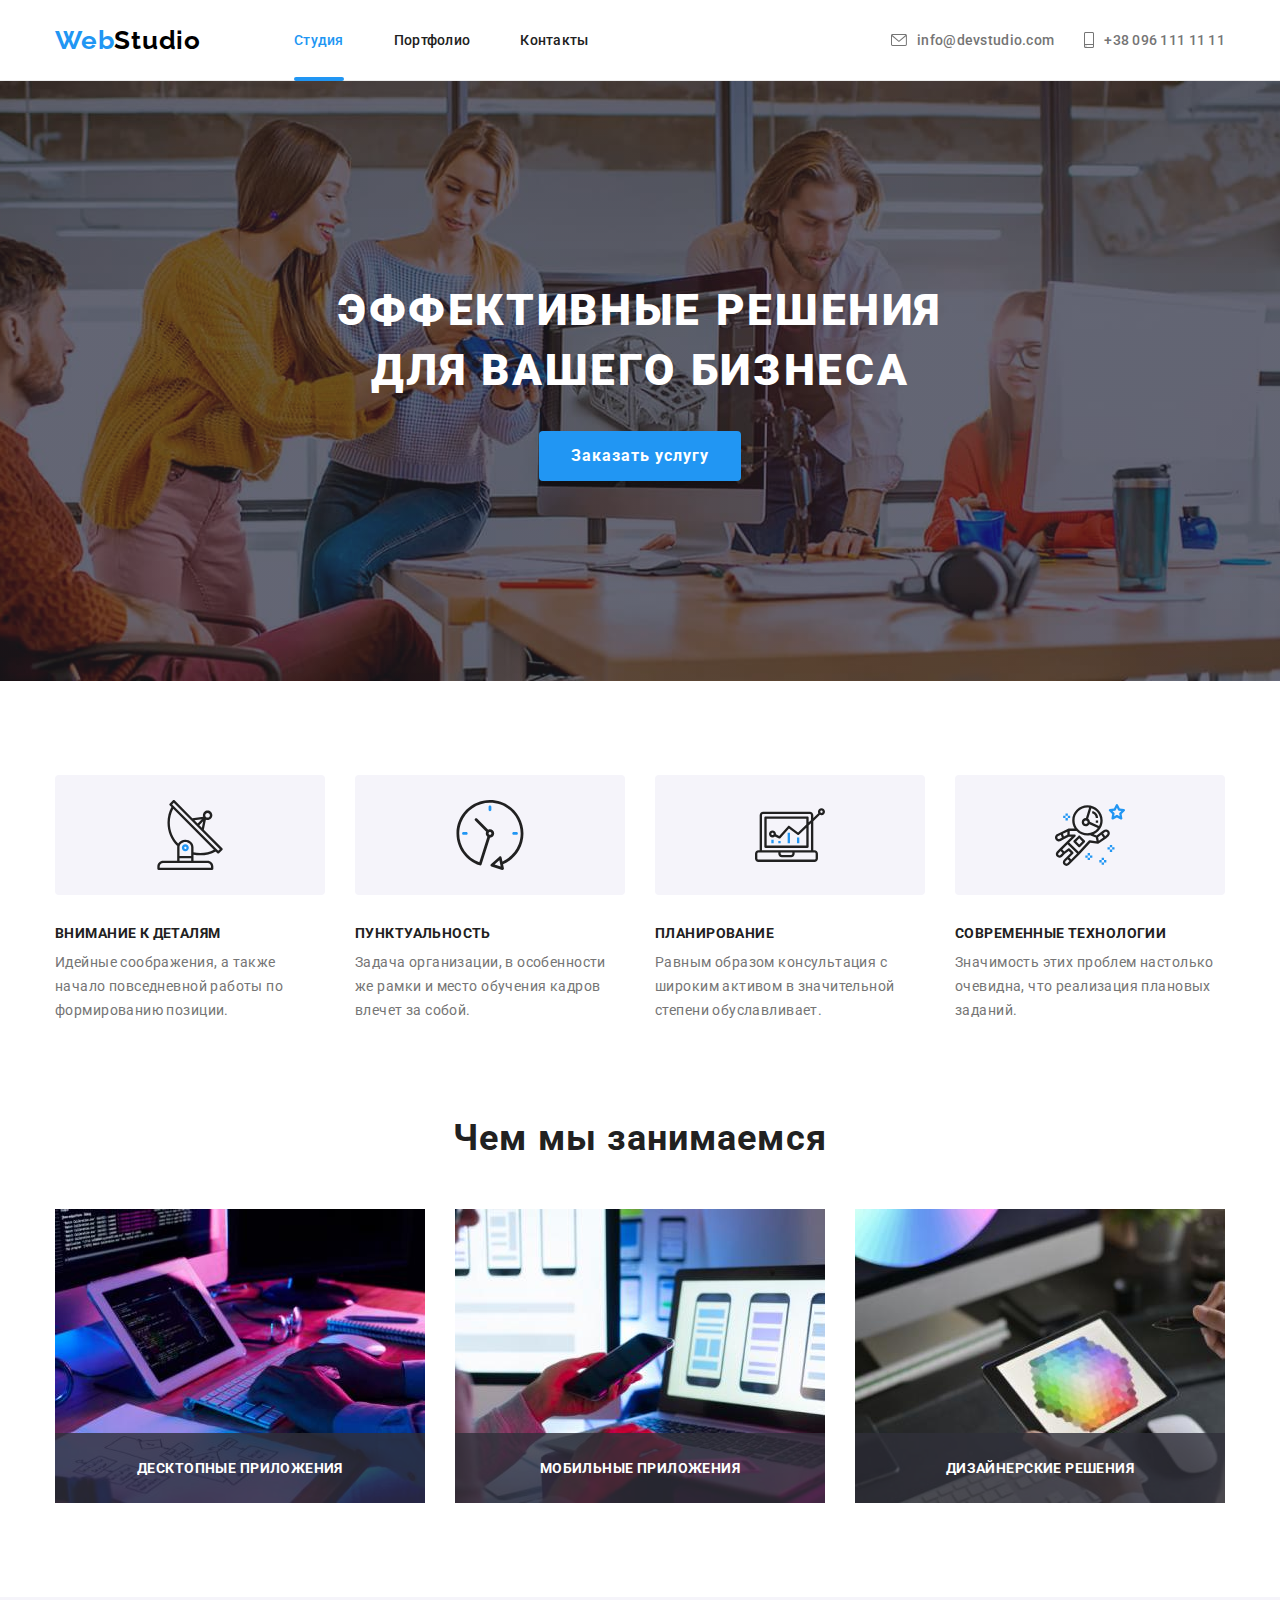
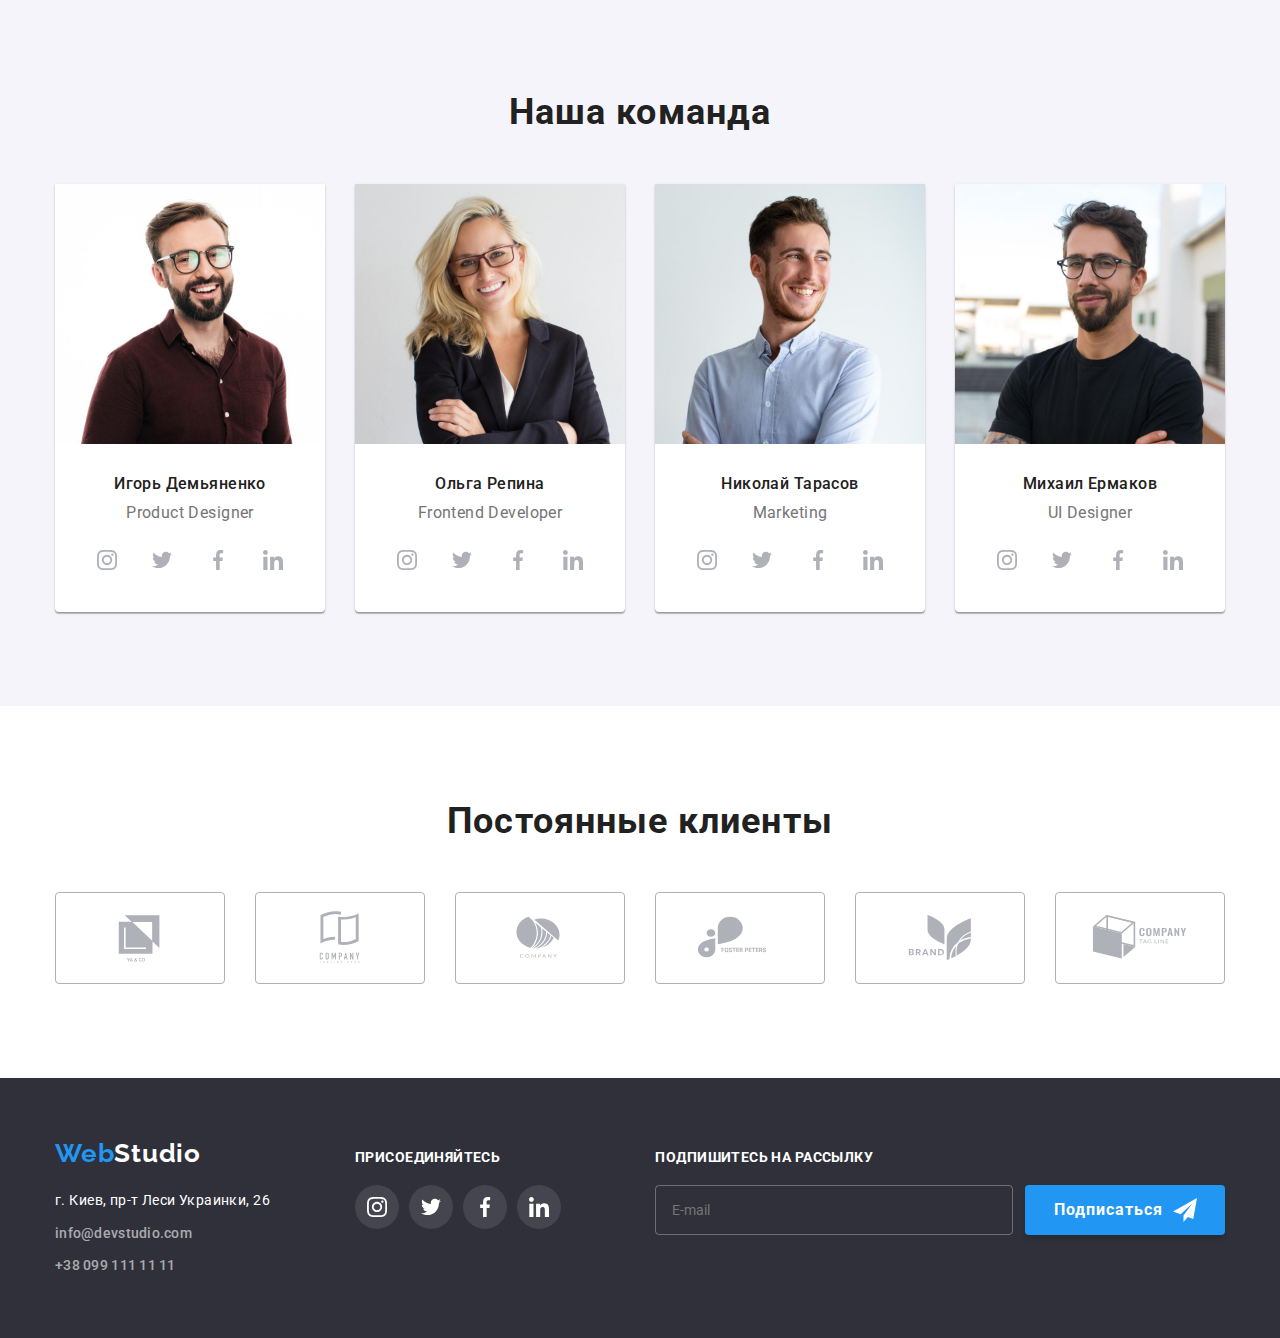
==== commit f6ec7746: "Refactoring the CSS code of the project using the SASS preprocessor" ====
--- a/index.html
+++ b/index.html
@@ -9,8 +9,7 @@
     <link rel="preconnect" href="https://fonts.gstatic.com">
     <link href="https://fonts.googleapis.com/css2?family=Raleway:wght@700&family=Roboto:wght@400;500;700;900&display=swap"
         rel="stylesheet">
-    <link rel="stylesheet" href="https://cdnjs.cloudflare.com/ajax/libs/modern-normalize/1.0.0/modern-normalize.min.css">
-    <link rel="stylesheet" href="./css/styles.css">
+    <link rel="stylesheet" href="./css/main.min.css">
     </head>
     <body> 
         <!-- HEADER -->
--- a/css/main.min.css
+++ b/css/main.min.css
@@ -0,0 +1,6 @@
+/*! modern-normalize v1.1.0 | MIT License | https://github.com/sindresorhus/modern-normalize */*,::before,::after{-webkit-box-sizing:border-box;box-sizing:border-box}html{line-height:1.15;-webkit-text-size-adjust:100%;-moz-tab-size:4;-o-tab-size:4;tab-size:4}body{margin:0;font-family:system-ui,-apple-system,"Segoe UI",Roboto,Helvetica,Arial,sans-serif,"Apple Color Emoji","Segoe UI Emoji"}hr{height:0;color:inherit}abbr[title]{-webkit-text-decoration:underline dotted;text-decoration:underline dotted}b,strong{font-weight:bolder}code,kbd,samp,pre{font-family:ui-monospace, SFMono-Regular, Consolas, 'Liberation Mono', Menlo,+ monospace;font-size:1em}small{font-size:80%}sub,sup{font-size:75%;line-height:0;position:relative;vertical-align:baseline}sub{bottom:-0.25em}sup{top:-0.5em}table{text-indent:0;border-color:inherit}button,input,optgroup,select,textarea{font-family:inherit;font-size:100%;line-height:1.15;margin:0}button,select{text-transform:none}button,[type='button'],[type='reset'],[type='submit']{-webkit-appearance:button}::-moz-focus-inner{border-style:none;padding:0}:-moz-focusring{outline:1px dotted ButtonText}:-moz-ui-invalid{box-shadow:none}legend{padding:0}progress{vertical-align:baseline}::-webkit-inner-spin-button,::-webkit-outer-spin-button{height:auto}[type='search']{-webkit-appearance:textfield;outline-offset:-2px}::-webkit-search-decoration{-webkit-appearance:none}::-webkit-file-upload-button{-webkit-appearance:button;font:inherit}summary{display:list-item}body{background-color:var(--primary-background-color);color:var(--primary-text-color);font-family:Roboto, sans-serif;font-size:14px;line-height:1.71;letter-spacing:0.03em}h1,h2,h3,h4,h5,h6,p,button,ul,ol,li{margin-top:0;margin-bottom:0}ul{padding-left:0}a,b{display:block}img{display:block;max-width:100%;height:auto}svg{display:block}.list{list-style:none}.link{color:inherit;text-decoration:none}.section{padding:94px 0}.section__title{margin-bottom:50px;color:var(--title-text-color);font-size:36px;line-height:1.17;letter-spacing:0.03em;text-align:center}.container{width:1200px;padding:0 15px;margin:0 auto}.visually-hidden{position:absolute;width:1px;height:1px;margin:-1px;border:0;padding:0;white-space:nowrap;-webkit-clip-path:inset(100%);clip-path:inset(100%);clip:rect(0 0 0 0);overflow:hidden}.is-hidden{visibility:hidden;opacity:0;pointer-events:none}:root{--accent-color: #2196f3;--card-set-gap: 30px;--timing-func: cubic-bezier(0.4, 0, 0.2, 1);--border-bottom-color: #ececec;--icons-border-color: #afb1b8;--portfolio-description-border: #eeeeee;--shadow-team-card: 0px 1px 3px rgba(0, 0, 0, 0.12),
+    0px 1px 1px rgba(0, 0, 0, 0.14), 0px 2px 1px rgba(0, 0, 0, 0.2);--shadow-button-accent: 0px 3px 1px rgba(0, 0, 0, 0.1),
+    0px 1px 2px rgba(0, 0, 0, 0.08), 0px 2px 2px rgba(0, 0, 0, 0.12);--shadow-button: rgba(0, 0, 0, 0.15);--shadow-portfolio-item: 0px 1px 1px rgba(0, 0, 0, 0.12),
+    0px 4px 4px rgba(0, 0, 0, 0.06), 1px 4px 6px rgba(0, 0, 0, 0.16);--primary-background-color: #ffffff;--secondary-background-color: #2f303a;--third-background-color: #f5f4fa;--button-accent-background-color: #188ce8;--examples-description-background-color: rgba(47, 48, 58, 0.8);--icons-bacground-footer: rgba(255, 255, 255, 0.1);--hero-gradient-color: rgba(47, 48, 58, 0.4);--primary-text-color: #757575;--title-text-color: #212121;--secondary-text-color: #ffffff;--contacts-footer-text-color: rgba(255, 255, 255, 0.6);--logo-part-header-color: #000000;--placeholder-text-color: rgba(117, 117, 117, 0.5)}.logo{color:var(--accent-color);font-family:Raleway, sans-serif;font-weight:700;font-size:26px;line-height:1.19;letter-spacing:0.03em;text-decoration:none}.logo__label{color:var(--logo-part-header-color)}.logo__label--inverse{color:var(--secondary-text-color)}.page-header{border-bottom:1px solid var(--border-bottom-color)}.page-header__container{display:-webkit-box;display:-ms-flexbox;display:flex;-webkit-box-align:center;-ms-flex-align:center;align-items:center;-ms-flex-wrap:wrap;flex-wrap:wrap;line-height:1.17}.page-header__logo{margin-right:93px}.page-header__contacts{display:-webkit-box;display:-ms-flexbox;display:flex;-webkit-box-align:center;-ms-flex-align:center;align-items:center;-ms-flex-wrap:wrap;flex-wrap:wrap;margin-left:auto}.site-nav__list{display:-webkit-box;display:-ms-flexbox;display:flex;-webkit-box-align:center;-ms-flex-align:center;align-items:center;-ms-flex-wrap:wrap;flex-wrap:wrap}.site-nav__item:not(:last-child){margin-right:50px}.site-nav__link{padding-top:32px;padding-bottom:32px;color:var(--title-text-color);font-weight:500;letter-spacing:0.02em;-webkit-transition:color 250ms var(--timing-func);transition:color 250ms var(--timing-func)}.site-nav__link:hover,.site-nav__link:focus{color:var(--accent-color)}.site-nav__link--current{position:relative;color:var(--accent-color)}.site-nav__link--current:after{content:'';position:absolute;width:100%;height:4px;left:0;bottom:-1px;background:var(--accent-color);border-radius:2px}.hero-section{max-width:1600px;padding-top:200px;padding-bottom:200px;margin-left:auto;margin-right:auto;background-position:center;background-size:cover;background-repeat:no-repeat;background-color:var(--secondary-background-color);background-image:-webkit-gradient(linear, left top, right top, from(var(--hero-gradient-color)), to(var(--hero-gradient-color))),url("../images/background.jpg");background-image:linear-gradient(to right, var(--hero-gradient-color), var(--hero-gradient-color)),url("../images/background.jpg");text-align:center}.hero-section__title{width:696px;margin-right:auto;margin-bottom:var(--card-set-gap);margin-left:auto;color:var(--secondary-text-color);font-weight:900;font-size:44px;line-height:1.36;letter-spacing:0.06em;text-transform:uppercase}.hero-section__button{padding:10px 32px;background-color:var(--accent-color);color:var(--secondary-text-color);border-radius:4px;border:none;font-weight:700;font-size:16px;line-height:1.88;letter-spacing:0.06em;-webkit-box-shadow:0px 4px 4px var(--shadow-button);box-shadow:0px 4px 4px var(--shadow-button);cursor:pointer;-webkit-transition:background-color 250ms var(--timing-func);transition:background-color 250ms var(--timing-func)}.hero-section__button:hover,.hero-section__button:focus{background-color:var(--button-accent-background-color)}.features{display:-webkit-box;display:-ms-flexbox;display:flex;-ms-flex-wrap:wrap;flex-wrap:wrap;margin-top:calc(-1 * var(--card-set-gap));margin-left:calc(-1 * var(--card-set-gap))}.features__item{-ms-flex-preferred-size:calc(100% / 4 - var(--card-set-gap));flex-basis:calc(100% / 4 - var(--card-set-gap));margin-top:var(--card-set-gap);margin-left:var(--card-set-gap)}.features__icon{width:270px;padding:25px 100px;margin-bottom:var(--card-set-gap);background:var(--third-background-color);border-radius:4px}.features__title{margin-bottom:10px;color:var(--title-text-color);font-size:14px;line-height:1.17;text-transform:uppercase}.examples-section{padding-top:0;padding-bottom:0}.examples-section__list{display:-webkit-box;display:-ms-flexbox;display:flex;-ms-flex-wrap:wrap;flex-wrap:wrap;margin-top:calc(-1 * var(--card-set-gap));margin-left:calc(-1 * var(--card-set-gap))}.examples-section__item{position:relative;-ms-flex-preferred-size:calc(100% / 3 - var(--card-set-gap));flex-basis:calc(100% / 3 - var(--card-set-gap));margin-top:var(--card-set-gap);margin-bottom:94px;margin-left:var(--card-set-gap)}.examples-section__description{position:absolute;bottom:0;width:100%;padding:27px 82px;margin:0;background-color:var(--examples-description-background-color);color:var(--secondary-text-color);font-weight:700;font-size:14px;line-height:1.15;letter-spacing:0.03em;text-align:center;text-transform:uppercase}.team-section{background-color:var(--third-background-color)}.team-section__list{display:-webkit-box;display:-ms-flexbox;display:flex;-ms-flex-wrap:wrap;flex-wrap:wrap;margin-top:calc(-1 * var(--card-set-gap));margin-left:calc(-1 * var(--card-set-gap))}.team-section__item{-ms-flex-preferred-size:calc(100% / 4 - var(--card-set-gap));flex-basis:calc(100% / 4 - var(--card-set-gap));overflow:hidden;margin-top:var(--card-set-gap);margin-left:var(--card-set-gap);background-color:var(--primary-background-color);-webkit-box-shadow:var(--shadow-team-card);box-shadow:var(--shadow-team-card);border-radius:0px 0px 4px 4px}.team-section__info{padding:var(--card-set-gap);text-align:center}.team-section__title{margin-top:0;margin-bottom:10px;color:var(--title-text-color);font-weight:500;font-size:16px;line-height:1.19;text-align:center}.team-section__profession{margin-bottom:16px;font-size:16px;line-height:1.19;text-align:center}.social-contacts{display:-webkit-box;display:-ms-flexbox;display:flex;-webkit-box-pack:justify;-ms-flex-pack:justify;justify-content:space-between;-ms-flex-wrap:wrap;flex-wrap:wrap}.social-contacts__item--position:not(:last-child){margin-right:10px}.social-contacts__link{display:-webkit-box;display:-ms-flexbox;display:flex;-webkit-box-pack:center;-ms-flex-pack:center;justify-content:center;-webkit-box-align:center;-ms-flex-align:center;align-items:center;-ms-flex-wrap:wrap;flex-wrap:wrap;width:44px;height:44px;border-radius:50% 50%;background-color:var(--icons-bacground-footer);fill:var(--primary-background-color);-webkit-transition:background-color 250ms var(--timing-func),fill 250ms var(--timing-func);transition:background-color 250ms var(--timing-func),fill 250ms var(--timing-func)}.social-contacts__link--grey{fill:var(--icons-border-color)}.social-contacts__link:hover,.social-contacts__link:focus{fill:var(--primary-background-color);background-color:var(--accent-color)}.client-list{display:-webkit-box;display:-ms-flexbox;display:flex;-webkit-box-pack:center;-ms-flex-pack:center;justify-content:center;-ms-flex-wrap:wrap;flex-wrap:wrap;margin-left:calc(-1 * var(--card-set-gap));margin-top:calc(-1 * var(--card-set-gap))}.client-list__item{display:-webkit-box;display:-ms-flexbox;display:flex;-webkit-box-pack:center;-ms-flex-pack:center;justify-content:center;-ms-flex-preferred-size:calc(100% / 6 - var(--card-set-gap));flex-basis:calc(100% / 6 - var(--card-set-gap));height:92px;margin-left:var(--card-set-gap);margin-top:var(--card-set-gap)}.client-list__link{display:-webkit-box;display:-ms-flexbox;display:flex;-webkit-box-pack:center;-ms-flex-pack:center;justify-content:center;-webkit-box-align:center;-ms-flex-align:center;align-items:center;width:100%;height:100%;fill:var(--icons-border-color);border:1px solid var(--icons-border-color);border-radius:4px;-webkit-transition:border-color 250ms var(--timing-func),fill 250ms var(--timing-func);transition:border-color 250ms var(--timing-func),fill 250ms var(--timing-func)}.client-list__link:hover,.client-list__link:focus{fill:var(--accent-color);border-color:var(--accent-color)}.filters{display:-webkit-box;display:-ms-flexbox;display:flex;-webkit-box-pack:center;-ms-flex-pack:center;justify-content:center;-ms-flex-wrap:wrap;flex-wrap:wrap;margin-bottom:50px}.filters__button{padding:6px 22px;background-color:var(--third-background-color);color:var(--title-text-color);border-radius:4px;border:none;font-weight:500;font-size:16px;line-height:1.62;cursor:pointer;-webkit-transition:color 250ms var(--timing-func),background-color 250ms var(--timing-func),-webkit-box-shadow 250ms var(--timing-func);transition:color 250ms var(--timing-func),background-color 250ms var(--timing-func),-webkit-box-shadow 250ms var(--timing-func);transition:color 250ms var(--timing-func),background-color 250ms var(--timing-func),box-shadow 250ms var(--timing-func);transition:color 250ms var(--timing-func),background-color 250ms var(--timing-func),box-shadow 250ms var(--timing-func),-webkit-box-shadow 250ms var(--timing-func)}.filters__button:hover,.filters__button:focus{color:var(--secondary-text-color);background-color:var(--accent-color);-webkit-box-shadow:var(--shadow-button-accent);box-shadow:var(--shadow-button-accent)}.filters__item:not(:last-child){margin-right:8px}.portfolio{display:-webkit-box;display:-ms-flexbox;display:flex;-ms-flex-wrap:wrap;flex-wrap:wrap;margin-top:calc(-1 * var(--card-set-gap));margin-left:calc(-1 * var(--card-set-gap))}.portfolio__item{-ms-flex-preferred-size:calc((100% - (3 * var(--card-set-gap))) / 3);flex-basis:calc((100% - (3 * var(--card-set-gap))) / 3);overflow:hidden;margin-top:var(--card-set-gap);margin-left:var(--card-set-gap);-webkit-transition:-webkit-box-shadow 250ms var(--timing-func);transition:-webkit-box-shadow 250ms var(--timing-func);transition:box-shadow 250ms var(--timing-func);transition:box-shadow 250ms var(--timing-func), -webkit-box-shadow 250ms var(--timing-func)}.portfolio__item:hover,.portfolio__item:focus{-webkit-box-shadow:var(--shadow-portfolio-item);box-shadow:var(--shadow-portfolio-item)}.portfolio__about-client{position:absolute;top:0;left:0;width:100%;height:100%;overflow:auto;-webkit-transform:translatey(100%);transform:translatey(100%);padding:63px 24px;background-color:rgba(33,150,243,0.9);color:var(--secondary-text-color);font-size:18px;line-height:1.56;letter-spacing:0.03em;-webkit-transition:-webkit-transform 250ms var(--timing-func);transition:-webkit-transform 250ms var(--timing-func);transition:transform 250ms var(--timing-func);transition:transform 250ms var(--timing-func), -webkit-transform 250ms var(--timing-func)}.portfolio__link:hover .portfolio__about-client,.portfolio__link:focus .portfolio__about-client{-webkit-transform:translatey(0);transform:translatey(0)}.portfolio__card{position:relative;overflow:hidden}.portfolio__description{padding:20px 24px;border:1px solid var(--portfolio-description-border);border-top:none}.portfolio__title{margin-top:0;margin-bottom:4px;color:var(--title-text-color);font-size:18px;line-height:2;letter-spacing:0.06em}.portfolio__work-type{font-size:16px;line-height:1.87}.subscribe{display:-webkit-box;display:-ms-flexbox;display:flex;-webkit-box-orient:horizontal;-webkit-box-direction:normal;-ms-flex-direction:row;flex-direction:row}.subscribe__field{width:358px;margin:0 12px 0 0;padding:15px 16px;background:none;border:1px solid rgba(255,255,255,0.3);border-radius:4px;color:var(--contacts-footer-text-color)}.subscribe__button{display:-webkit-inline-box;display:-ms-inline-flexbox;display:inline-flex;-webkit-box-align:center;-ms-flex-align:center;align-items:center;padding:10px 28px 10px 29px;-webkit-box-shadow:0px 4px 4px var(--shadow-button);box-shadow:0px 4px 4px var(--shadow-button);background-color:var(--accent-color);color:var(--secondary-text-color);border-radius:4px;border:none;font-weight:700;font-size:16px;line-height:1.875;letter-spacing:0.06em;cursor:pointer;-webkit-transition:background-color 250ms var(--timing-func);transition:background-color 250ms var(--timing-func)}.subscribe__button:hover,.subscribe__button:focus{background-color:var(--button-accent-background-color)}.subscribe__icon{fill:currentColor;margin-left:10px}.page-footer{padding-top:60px;padding-bottom:60px;background-color:var(--secondary-background-color)}.page-footer__container{display:-webkit-box;display:-ms-flexbox;display:flex;-webkit-box-align:baseline;-ms-flex-align:baseline;align-items:baseline;-ms-flex-wrap:wrap;flex-wrap:wrap}.page-footer__contacts{margin-right:85px}.page-footer__logo--position{margin-bottom:20px}.page-footer__address{margin-bottom:9px;color:var(--secondary-text-color);font-style:normal}.page-footer__social-contacts{margin-right:auto}.page-footer__welcome-text{margin-bottom:20px;color:var(--secondary-text-color);font-weight:700;font-size:14px;line-height:16px;letter-spacing:0.03em;text-transform:uppercase}.contacts__link{display:-webkit-box;display:-ms-flexbox;display:flex;-webkit-box-align:center;-ms-flex-align:center;align-items:center;-ms-flex-wrap:wrap;flex-wrap:wrap;font-weight:500;letter-spacing:0.02em;-webkit-transition:color 250ms var(--timing-func);transition:color 250ms var(--timing-func)}.contacts__link--grey{color:var(--contacts-footer-text-color)}.contacts__link--height{padding-top:32px;padding-bottom:32px}.contacts__link:hover,.contacts__link:focus{color:var(--accent-color)}.contacts__icon{margin-right:10px;fill:currentColor;-webkit-transition:fill 250ms var(--timing-func);transition:fill 250ms var(--timing-func)}.contacts__icon:hover,.contacts__icon:focus{fill:var(--accent-color)}.contacts__item:not(:last-child){margin-right:30px}.contacts__item--position:first-child{margin-right:0;margin-bottom:9px}.contacts__item--position:last-child{margin-left:0}.backdrop{position:fixed;top:0;left:0;width:100%;height:100%;z-index:100;background-color:rgba(0,0,0,0.2);-webkit-transition:opacity 250ms var(--timing-func),visibility 250ms var(--timing-func);transition:opacity 250ms var(--timing-func),visibility 250ms var(--timing-func)}.backdrop__modal{position:relative;width:528px;left:50%;top:50%;-webkit-transform:translate(-50%, -50%);transform:translate(-50%, -50%);background:var(--primary-background-color);-webkit-box-shadow:0px 1px 3px rgba(0,0,0,0.12),0px 1px 1px rgba(0,0,0,0.14),0px 2px 1px rgba(0,0,0,0.2);box-shadow:0px 1px 3px rgba(0,0,0,0.12),0px 1px 1px rgba(0,0,0,0.14),0px 2px 1px rgba(0,0,0,0.2);border-radius:4px}.backdrop__close{position:absolute;top:8px;right:8px;width:var(--card-set-gap);height:var(--card-set-gap);background:var(--primary-background-color);border:1px solid rgba(0,0,0,0.1);border-radius:50%;cursor:pointer;-webkit-transition:fill 250ms var(--timing-func);transition:fill 250ms var(--timing-func)}.backdrop__close:hover,.backdrop__close:focus{fill:var(--accent-color)}.backdrop__icon{position:absolute;top:50%;left:50%;-webkit-transform:translate(-50%, -50%);transform:translate(-50%, -50%)}.call-back{margin-left:auto;margin-right:auto;padding:40px;text-align:center}.call-back__title{margin-top:0;margin-bottom:12px;color:var(--title-text-color);font-weight:700;font-size:20px;line-height:23px;letter-spacing:0.03em}.call-back__label{margin-bottom:4px;text-align:left;font-weight:normal;font-size:12px;line-height:1.167;letter-spacing:0.01em}.call-back__input{margin:0;padding:11px 12px 11px 42px;border:1px solid rgba(33,33,33,0.2);border-radius:4px;-webkit-transition:border-color 250ms var(--timing-func);transition:border-color 250ms var(--timing-func)}.call-back__input:focus{outline:none;border-color:var(--accent-color)}.call-back__icon{position:absolute;top:50%;left:15px;display:inline-block;fill:var(--title-text-color);-webkit-transition:fill 250ms var(--timing-func);transition:fill 250ms var(--timing-func)}.call-back__input:focus+.call-back__icon{fill:var(--accent-color)}.call-back__field{position:relative;display:-webkit-box;display:-ms-flexbox;display:flex;-webkit-box-orient:vertical;-webkit-box-direction:normal;-ms-flex-direction:column;flex-direction:column;margin-bottom:10px}.call-back__field ::-webkit-input-placeholder{font-weight:400;font-size:12px;line-height:1.167;letter-spacing:0.01em;color:var(--placeholder-text-color)}.call-back__field :-ms-input-placeholder{font-weight:400;font-size:12px;line-height:1.167;letter-spacing:0.01em;color:var(--placeholder-text-color)}.call-back__field ::-ms-input-placeholder{font-weight:400;font-size:12px;line-height:1.167;letter-spacing:0.01em;color:var(--placeholder-text-color)}.call-back__field ::placeholder{font-weight:400;font-size:12px;line-height:1.167;letter-spacing:0.01em;color:var(--placeholder-text-color)}.call-back__textarea{padding:12px 16px;height:120px;resize:none;border:1px solid rgba(33,33,33,0.2);-webkit-box-sizing:border-box;box-sizing:border-box;border-radius:4px}.call-back__textarea:focus{outline:none;border-color:var(--accent-color)}.call-back__checkbox-field{padding-right:12px;display:-webkit-box;display:-ms-flexbox;display:flex;margin-top:20px;margin-bottom:30px;-webkit-box-align:center;-ms-flex-align:center;align-items:center}.call-back__checkbox-icon{width:16px;height:15px;margin-right:7px;border:2px solid var(--title-text-color);border-radius:2px}.call-back__checkbox:checked+.call-back__checkbox-icon{border:1px solid transparent;background-color:var(--accent-color)}.call-back__link{display:inline;color:var(--accent-color)}.call-back__send-button{display:-webkit-inline-box;display:-ms-inline-flexbox;display:inline-flex;-webkit-box-align:center;-ms-flex-align:center;align-items:center;padding:10px 55px 10px 56px;-webkit-box-shadow:0px 4px 4px var(--shadow-button);box-shadow:0px 4px 4px var(--shadow-button);background-color:var(--accent-color);color:var(--secondary-text-color);border-radius:4px;border:none;font-weight:700;font-size:16px;line-height:1.875;letter-spacing:0.06em;cursor:pointer;-webkit-transition:background-color 250ms var(--timing-func);transition:background-color 250ms var(--timing-func)}.call-back__send-button:hover,.call-back__send-button:focus{background-color:var(--button-accent-background-color)}
+/*# sourceMappingURL=main.min.css.map */